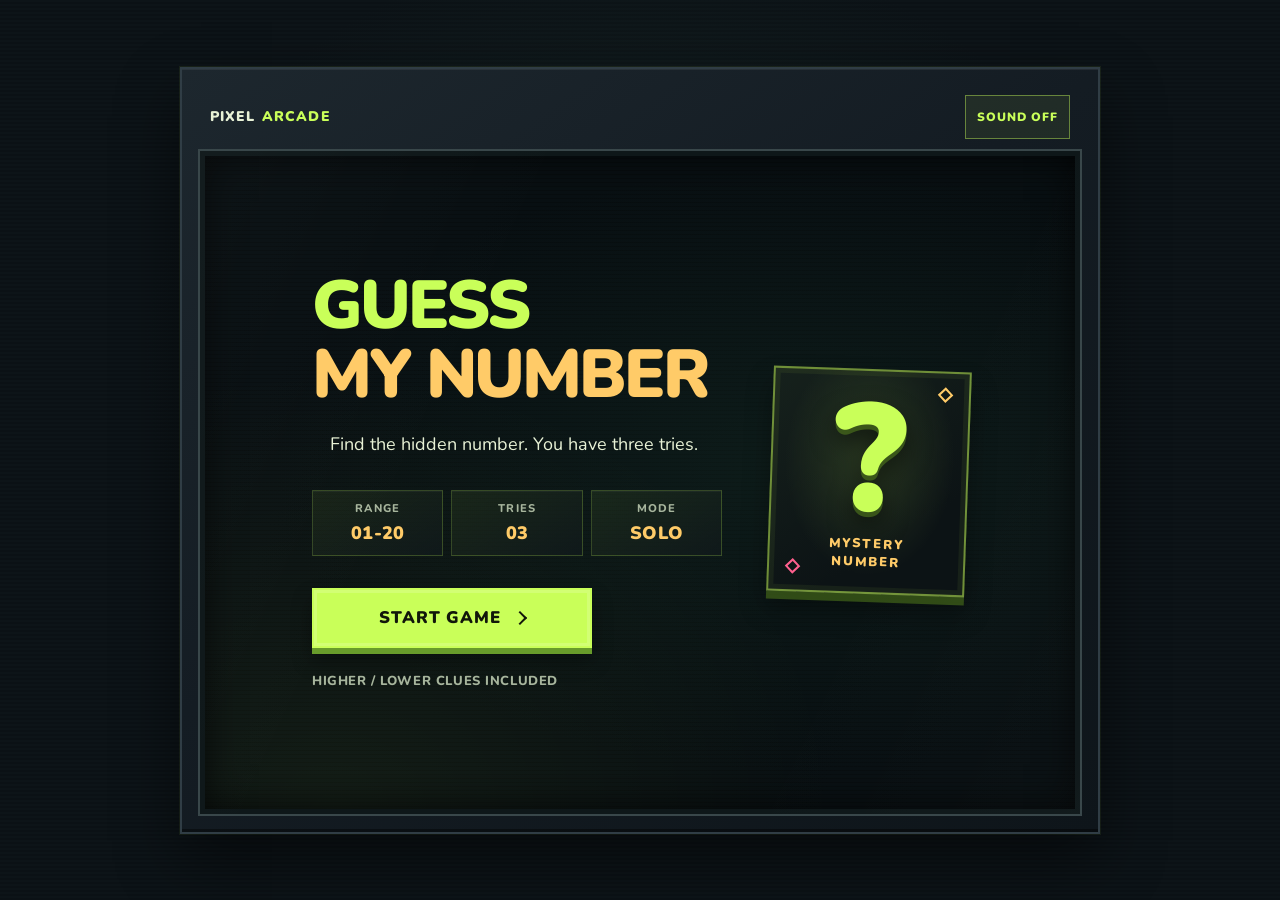
==== index.html @ 304761ee "refactor: replace Pixel Arcade.html with index.html as the main entry point" ====
<!DOCTYPE html>
<html lang="en">
<head>
    <meta charset="UTF-8">
    <meta name="viewport" content="width=device-width, initial-scale=1.0">
    <meta name="theme-color" content="#090d12">
    <meta name="description" content="A quick solo number-guessing game. Find the hidden number in three tries.">
    <link rel="icon" type="image/svg+xml" href="favi.svg">
    <link rel="preload" href="fonts/Nunito-latin.woff2" as="font" type="font/woff2">
    <link rel="stylesheet" href="Guesser.css">
    <title>Pixel Arcade</title>
</head>
<body>
    <!-- GAME CONTAINER -->
    <main class="arcade" aria-label="Guess My Number">
        <section class="cabinet" aria-label="Guess My Number arcade cabinet">
            <header class="cabinet__header">
                <p class="cabinet__brand">PIXEL<span>ARCADE</span></p>
                <button class="sound-toggle" id="sound-toggle" type="button" aria-label="Sound effects" aria-pressed="false">
                    SOUND OFF
                </button>
                <span class="visually-hidden" id="sound-status" role="status" aria-live="polite"></span>
            </header>

            <div class="screen">
                <section class="start-screen" id="start-screen" aria-labelledby="game-title">
                    <div class="start-screen__layout">
                        <div class="start-screen__content">
                            <h1 class="game-title" id="game-title">GUESS<br><span>MY NUMBER</span></h1>
                            <p class="start-screen__intro">Find the hidden number. You have three tries.</p>

                            <div class="game-specs" aria-label="Game rules">
                                <p><span>RANGE</span><strong>01-20</strong></p>
                                <p><span>TRIES</span><strong>03</strong></p>
                                <p><span>MODE</span><strong>SOLO</strong></p>
                            </div>

                            <button class="button button--primary start" type="button">START GAME</button>
                            <p class="start-screen__note">HIGHER / LOWER CLUES INCLUDED</p>
                        </div>

                        <div class="mystery-display" aria-hidden="true">
                            <span class="mystery-display__number">?</span>
                            <span class="mystery-display__label">MYSTERY<br>NUMBER</span>
                        </div>
                    </div>
                </section>

                <section class="game-screen" id="game-screen" aria-labelledby="gameplay-title" tabindex="-1" hidden>
                    <div class="game-screen__content">
                        <div class="game-screen__heading">
                            <h2 id="gameplay-title">MAKE YOUR GUESS</h2>
                            <div class="lives" aria-label="Attempts remaining">
                                <span class="lives__label">TRIES LEFT</span>
                                <span class="lives__hearts" id="lives-icons" aria-hidden="true">
                                    <svg class="life-icon" viewBox="0 0 24 24" focusable="false"><path d="M20.8 4.6a5.5 5.5 0 0 0-7.8 0L12 5.7l-1.1-1.1a5.5 5.5 0 0 0-7.8 7.8l1.1 1.1L12 21l7.8-7.5 1.1-1.1a5.5 5.5 0 0 0-.1-7.8Z"/></svg>
                                    <svg class="life-icon" viewBox="0 0 24 24" focusable="false"><path d="M20.8 4.6a5.5 5.5 0 0 0-7.8 0L12 5.7l-1.1-1.1a5.5 5.5 0 0 0-7.8 7.8l1.1 1.1L12 21l7.8-7.5 1.1-1.1a5.5 5.5 0 0 0-.1-7.8Z"/></svg>
                                    <svg class="life-icon" viewBox="0 0 24 24" focusable="false"><path d="M20.8 4.6a5.5 5.5 0 0 0-7.8 0L12 5.7l-1.1-1.1a5.5 5.5 0 0 0-7.8 7.8l1.1 1.1L12 21l7.8-7.5 1.1-1.1a5.5 5.5 0 0 0-.1-7.8Z"/></svg>
                                </span>
                                <span class="visually-hidden" id="attempts-label"></span>
                            </div>
                        </div>

                        <section class="arcade-records" aria-label="Personal records">
                            <div class="arcade-record">
                                <span class="arcade-record__label">BEST SCORE</span>
                                <p class="arcade-record__value"><output id="best-score">—</output><span>PTS</span></p>
                            </div>
                            <div class="arcade-record arcade-record--streak">
                                <span class="arcade-record__label">WIN STREAK</span>
                                <p class="arcade-record__value"><output id="win-streak">0</output><span>WINS</span></p>
                            </div>
                        </section>
                        <p class="records-status" id="records-status" role="status" aria-live="polite" hidden></p>

                        <p class="game-screen__prompt">Pick a number from 1 to 20</p>

                        <div class="round-info">
                            <div class="possible-range">
                                <span class="round-info__label">RANGE LEFT</span>
                                <output class="possible-range__value" id="possible-range" aria-live="polite" aria-atomic="true">1—20</output>
                            </div>
                            <div class="guess-history">
                                <span class="round-info__label">YOUR GUESSES</span>
                                <ol class="guess-history__list" id="guess-history" aria-label="Guess history">
                                    <li class="guess-history__empty">No guesses yet</li>
                                </ol>
                            </div>
                        </div>

                        <form class="guess-form" novalidate>
                            <label for="guess-input">YOUR NUMBER</label>
                            <input
                                type="number"
                                class="input"
                                id="guess-input"
                                name="guess"
                                min="1"
                                max="20"
                                step="1"
                                inputmode="numeric"
                                autocomplete="off"
                                aria-describedby="guess-help"
                            >
                            <p class="value" id="guess-help" role="status" aria-live="polite" aria-atomic="true">Enter a whole number from 1 to 20.</p>
                            <button class="button button--primary submit" type="submit">LOCK IN GUESS</button>
                        </form>

                        <section class="result-panel" id="result-panel" role="status" aria-atomic="true" hidden>
                            <div class="result-confetti" id="result-confetti" aria-hidden="true"></div>
                            <div class="result-panel__content">
                                <h3 class="result-panel__title" id="result-title" tabindex="-1"></h3>
                                <p class="result-panel__number" id="result-number"></p>
                                <p class="result-panel__message" id="result-message"></p>
                            </div>
                        </section>

                        <button class="button button--secondary restart" type="button" hidden>PLAY AGAIN</button>
                    </div>
                </section>
            </div>
        </section>
    </main>

    <script src="Guesser.js"></script>
</body>
</html>
---- Guesser.css ----
@font-face {
    font-family: "Nunito";
    font-style: normal;
    font-weight: 400 900;
    font-display: swap;
    src: url("fonts/Nunito-latin.woff2") format("woff2");
    unicode-range: U+0000-00FF, U+0131, U+0152-0153, U+02BB-02BC, U+02C6, U+02DA, U+02DC, U+0304, U+0308, U+0329, U+2000-206F, U+20AC, U+2122, U+2191, U+2193, U+2212, U+2215, U+FEFF, U+FFFD;
}

:root {
    color-scheme: dark;
    font-family: "Nunito", "Trebuchet MS", sans-serif;
    font-synthesis: none;
    text-rendering: optimizeLegibility;
    --type-display: clamp(3.25rem, 6.5vw, 5rem);
    --type-heading: clamp(2rem, 3.6vw, 2.75rem);
    --type-body: 1.125rem;
    --type-label: 0.875rem;
    --type-small: 0.8125rem;
    --space-1: 0.5rem;
    --space-2: 0.75rem;
    --space-3: 1rem;
    --space-4: 1.5rem;
    --space-5: 2rem;
    --space-6: 3rem;
    --cabinet: #141c23;
    --cabinet-edge: #26323a;
    --screen: #080f12;
    --screen-raised: #10191b;
    --ink: #e8f2d6;
    --muted: #a7b59d;
    --phosphor: #c9ff59;
    --amber: #ffcb68;
    --pink: #ff608e;
    --focus: #fff28a;
}

* {
    box-sizing: border-box;
}

body {
    min-width: 0;
    min-height: 100vh;
    min-height: 100dvh;
    margin: 0;
    color: var(--ink);
    background:
        radial-gradient(ellipse at 50% 40%, rgba(35, 67, 55, 0.3), transparent 55%),
        repeating-linear-gradient(0deg, #0b1115 0 2px, #0d1418 2px 4px);
}

::selection {
    color: #11170a;
    background: var(--phosphor);
}

button,
input {
    font: inherit;
}

button {
    color: inherit;
}

.arcade {
    display: grid;
    min-height: 100vh;
    min-height: 100dvh;
    place-items: center;
    padding: 16px 20px;
}

.cabinet {
    display: grid;
    width: min(100%, 920px, calc((100dvh - 32px) * 1.2));
    height: min(calc((100vw - 40px) / 1.2), calc(100dvh - 32px), 767px);
    grid-template-rows: auto minmax(0, 1fr);
    padding: 16px;
    border: 2px solid #303d45;
    background: linear-gradient(145deg, #1d272e, var(--cabinet) 46%, #0e151a);
    box-shadow:
        0 28px 60px rgba(0, 0, 0, 0.48),
        0 0 0 1px rgba(201, 255, 89, 0.08),
        inset 0 1px rgba(255, 255, 255, 0.07),
        inset 0 -3px rgba(0, 0, 0, 0.42);
}

.cabinet__header {
    display: flex;
    align-items: center;
    justify-content: flex-start;
    padding: 10px 12px;
    min-height: 44px;
}

.sound-toggle {
    min-height: 44px;
    margin-left: auto;
    padding: 0 11px;
    border: 1px solid rgba(201, 255, 89, 0.42);
    color: var(--phosphor);
    background: rgba(201, 255, 89, 0.07);
    cursor: pointer;
    font-size: 0.75rem;
    font-weight: 900;
    letter-spacing: 0.08em;
}

.sound-toggle[aria-pressed="true"] {
    color: #11170a;
    background: var(--phosphor);
}

.sound-toggle:hover {
    border-color: var(--phosphor);
}

.sound-toggle:focus-visible {
    outline: 3px solid var(--focus);
    outline-offset: 3px;
}

.cabinet__brand,
.lives__label,
.start-screen__note {
    font-size: var(--type-label);
    font-weight: 700;
    letter-spacing: 0.045em;
}

.cabinet__brand {
    margin: 0;
    color: var(--ink);
    font-weight: 900;
    letter-spacing: 0.08em;
}

.cabinet__brand span {
    margin-left: 0.45em;
    color: var(--phosphor);
}

.screen {
    position: relative;
    display: grid;
    min-height: 0;
    overflow: hidden;
    place-items: center;
    border: 2px solid #39474a;
    background-color: var(--screen);
    background-image:
        radial-gradient(ellipse at 68% 48%, rgba(28, 62, 47, 0.28), transparent 62%),
        radial-gradient(ellipse at 15% 100%, rgba(201, 255, 89, 0.06), transparent 48%),
        repeating-linear-gradient(0deg, transparent 0 3px, rgba(0, 0, 0, 0.22) 3px 4px);
    box-shadow:
        inset 0 0 0 5px #0e1719,
        inset 0 0 42px rgba(0, 0, 0, 0.9);
}

.screen::after {
    position: absolute;
    z-index: 0;
    inset: 0;
    background: linear-gradient(115deg, rgba(255, 255, 255, 0.025), transparent 32% 70%, rgba(255, 255, 255, 0.015));
    content: "";
    pointer-events: none;
}

.start-screen,
.game-screen {
    z-index: 1;
    width: min(100%, 760px);
    padding: clamp(24px, 5vw, 52px);
    animation: power-on 380ms cubic-bezier(0.16, 1, 0.3, 1) both;
}

.start-screen__layout {
    display: grid;
    grid-template-columns: minmax(0, 1.35fr) minmax(150px, 0.65fr);
    align-items: center;
    gap: clamp(20px, 4vw, 48px);
}

.start-screen__content {
    min-width: 0;
    text-align: left;
}

.game-title {
    margin: 0;
    color: var(--phosphor);
    font-size: clamp(3rem, 5.3vw, 4.5rem);
    font-weight: 900;
    line-height: 0.94;
    letter-spacing: -0.045em;
    text-wrap: balance;
}

.game-title span {
    display: inline-block;
    margin-top: 0.08em;
    color: var(--amber);
}

.start-screen__intro {
    max-width: 34ch;
    margin: var(--space-4) auto 0;
    color: var(--ink);
    font-size: var(--type-body);
    line-height: 1.5;
}

.mystery-display {
    position: relative;
    display: grid;
    min-height: clamp(190px, 25vh, 270px);
    align-content: center;
    justify-items: center;
    gap: 6px;
    overflow: hidden;
    padding: 16px 10px;
    border: 2px solid rgba(201, 255, 89, 0.52);
    background:
        radial-gradient(ellipse at 50% 40%, rgba(201, 255, 89, 0.14), transparent 62%),
        linear-gradient(145deg, #16211c, #0c1315 72%);
    box-shadow:
        0 8px 0 rgba(71, 108, 27, 0.65),
        0 16px 26px rgba(0, 0, 0, 0.34),
        inset 0 0 0 5px rgba(201, 255, 89, 0.06);
    transform: rotate(2deg);
}

.mystery-display::before,
.mystery-display::after {
    position: absolute;
    width: 7px;
    height: 7px;
    border: 2px solid var(--amber);
    content: "";
    transform: rotate(45deg);
}

.mystery-display::before {
    top: 16px;
    right: 18px;
}

.mystery-display::after {
    bottom: 18px;
    left: 18px;
    border-color: var(--pink);
}

.mystery-display__number {
    color: var(--phosphor);
    font-size: clamp(7rem, 12vw, 10rem);
    font-weight: 900;
    line-height: 0.9;
    text-shadow: 0 5px 0 rgba(87, 132, 31, 0.55), 0 12px 24px rgba(0, 0, 0, 0.55);
}

.mystery-display__label {
    color: var(--amber);
    font-size: var(--type-small);
    font-weight: 900;
    letter-spacing: 0.16em;
    line-height: 1.35;
    text-align: center;
}

.game-specs {
    display: grid;
    grid-template-columns: repeat(3, 1fr);
    gap: 8px;
    width: min(100%, 440px);
    margin: var(--space-5) auto;
}

.game-specs p {
    display: grid;
    gap: 5px;
    align-content: center;
    justify-items: center;
    margin: 0;
    padding: 10px 8px;
    border: 1px solid rgba(201, 255, 89, 0.2);
    background: linear-gradient(150deg, rgba(201, 255, 89, 0.07), rgba(16, 25, 27, 0.92));
    box-shadow: inset 0 1px rgba(255, 255, 255, 0.04);
    text-align: center;
}

.game-specs span {
    color: var(--muted);
    font-size: 0.7rem;
    font-weight: 800;
    letter-spacing: 0.11em;
}

.game-specs strong {
    color: var(--amber);
    font-size: var(--type-body);
    font-weight: 900;
    letter-spacing: 0.02em;
    font-variant-numeric: tabular-nums;
}

.button {
    min-height: 60px;
    border: 2px solid transparent;
    cursor: pointer;
    font-size: 1.05rem;
    font-weight: 900;
    letter-spacing: 0.055em;
    transition:
        background-color 140ms ease,
        color 140ms ease,
        transform 140ms cubic-bezier(0.2, 0.8, 0.2, 1),
        box-shadow 140ms ease;
}

.button--primary {
    display: inline-flex;
    min-width: min(100%, 280px);
    align-items: center;
    justify-content: center;
    padding: 0 26px;
    color: #11170a;
    background: var(--phosphor);
    box-shadow:
        0 6px 0 #689b2b,
        0 12px 20px rgba(0, 0, 0, 0.35),
        inset 0 0 0 3px rgba(255, 255, 255, 0.16);
}

.button--primary::after {
    width: 8px;
    height: 8px;
    margin-left: 14px;
    border-top: 2px solid currentColor;
    border-right: 2px solid currentColor;
    content: "";
    transform: rotate(45deg);
}

.button--primary:hover:not(:disabled) {
    background: #d7ff83;
    box-shadow:
        0 6px 0 #689b2b,
        0 15px 24px rgba(0, 0, 0, 0.42),
        inset 0 0 0 3px rgba(255, 255, 255, 0.24);
}

.button--secondary {
    min-width: min(100%, 280px);
    padding: 0 26px;
    border: 2px solid var(--amber);
    color: var(--amber);
    background: #211b13;
    box-shadow: 0 6px 0 #9c6c2d, 0 12px 20px rgba(0, 0, 0, 0.3);
}

.button--secondary:hover:not(:disabled) {
    color: #151109;
    background: var(--amber);
    box-shadow: 0 6px 0 #9c6c2d, 0 15px 24px rgba(0, 0, 0, 0.38);
}

.button:active:not(:disabled) {
    transform: translateY(4px);
}

.button--primary:active:not(:disabled) {
    box-shadow: 0 2px 0 #689b2b, 0 5px 10px rgba(0, 0, 0, 0.3);
}

.button--secondary:active:not(:disabled) {
    box-shadow: 0 2px 0 #9c6c2d, 0 5px 10px rgba(0, 0, 0, 0.3);
}

.button:disabled {
    cursor: not-allowed;
    opacity: 0.55;
}

.button:focus-visible,
.input:focus-visible {
    outline: 3px solid var(--focus);
    outline-offset: 4px;
}

.start-screen__note {
    margin: var(--space-4) 0 0;
    color: var(--muted);
    font-size: var(--type-small);
    font-weight: 800;
}

.game-screen__content {
    width: min(100%, 560px);
    margin-inline: auto;
}

.game-screen {
    min-height: 0;
    min-width: 0;
    max-height: 100%;
    overflow-y: auto;
    overscroll-behavior: contain;
    -webkit-overflow-scrolling: touch;
    scrollbar-color: #82966d #10191b;
    scrollbar-width: thin;
}

.game-screen__heading {
    display: flex;
    align-items: center;
    justify-content: space-between;
    gap: 20px;
}

.game-screen__heading h2 {
    margin: 0;
    color: var(--phosphor);
    font-size: var(--type-heading);
    font-weight: 900;
    line-height: 1.15;
    letter-spacing: -0.04em;
    text-wrap: balance;
}

.arcade-records {
    display: grid;
    grid-template-columns: repeat(2, minmax(0, 1fr));
    margin-top: 18px;
    border: 1px solid rgba(201, 255, 89, 0.22);
    background: linear-gradient(150deg, rgba(201, 255, 89, 0.06), rgba(16, 25, 27, 0.82));
}

.arcade-record {
    display: flex;
    min-width: 0;
    align-items: center;
    justify-content: center;
    gap: 4px;
    padding: 8px 10px;
}

.arcade-record--streak {
    border-left: 1px solid rgba(201, 255, 89, 0.2);
}

.arcade-record__label {
    flex-shrink: 0;
    color: var(--muted);
    font-size: 0.75rem;
    font-weight: 900;
    letter-spacing: 0.08em;
    white-space: nowrap;
}

.arcade-record__value {
    display: inline-flex;
    flex-shrink: 0;
    align-items: baseline;
    gap: 4px;
    margin: 0;
    color: var(--amber);
    font-size: 1.15rem;
    font-weight: 900;
    font-variant-numeric: tabular-nums;
}

.arcade-record__value span {
    color: var(--muted);
    font-size: 0.7rem;
    letter-spacing: 0.06em;
}

.records-status {
    margin: 6px 0 0;
    color: #ff9bb5;
    font-size: 0.8rem;
    line-height: 1.4;
    text-align: center;
}

.lives {
    display: grid;
    justify-items: center;
    gap: 4px;
    flex-shrink: 0;
    min-width: 126px;
    padding: 8px 12px;
    border: 1px solid rgba(255, 96, 142, 0.4);
    background: rgba(255, 96, 142, 0.07);
    box-shadow: inset 0 1px rgba(255, 255, 255, 0.04);
}

.lives__label {
    color: var(--muted);
    font-size: 0.7rem;
    font-weight: 900;
    letter-spacing: 0.12em;
}

.lives__hearts {
    display: flex;
    align-items: center;
    gap: 7px;
    min-height: 24px;
}

.life-icon {
    display: block;
    width: 22px;
    height: 22px;
    overflow: visible;
    fill: transparent;
    stroke: var(--pink);
    stroke-width: 1.8;
    transform-origin: center;
}

.life-icon.is-active {
    fill: var(--pink);
    filter: drop-shadow(0 2px 3px rgba(255, 96, 142, 0.3));
}

.life-icon.is-lost {
    fill: transparent;
    opacity: 0.5;
    animation: life-lost 260ms ease-out both;
}

.game-screen__prompt {
    margin: var(--space-6) 0 var(--space-5);
    color: var(--ink);
    font-size: var(--type-body);
    line-height: 1.5;
    text-align: center;
}

.round-info {
    display: grid;
    grid-template-columns: minmax(100px, 0.55fr) minmax(0, 1.45fr);
    gap: 12px;
    margin-bottom: var(--space-4);
}

.possible-range,
.guess-history {
    display: grid;
    min-width: 0;
    align-content: center;
    gap: 6px;
    padding: 10px 12px;
    border: 1px solid rgba(201, 255, 89, 0.2);
    background: linear-gradient(150deg, rgba(201, 255, 89, 0.06), rgba(16, 25, 27, 0.82));
}

.round-info__label {
    color: var(--muted);
    font-size: 0.7rem;
    font-weight: 900;
    letter-spacing: 0.1em;
}

.possible-range__value {
    color: var(--amber);
    font-size: 1.2rem;
    font-weight: 900;
    font-variant-numeric: tabular-nums;
}

.guess-history__list {
    display: flex;
    min-height: 1.5em;
    flex-wrap: wrap;
    gap: 6px;
    margin: 0;
    padding: 0;
    list-style: none;
}

.guess-history__item,
.guess-history__empty {
    color: var(--ink);
    font-size: 0.8rem;
    font-weight: 800;
    font-variant-numeric: tabular-nums;
}

.guess-history__item {
    padding: 2px 7px;
    border: 1px solid rgba(255, 203, 104, 0.28);
    background: rgba(255, 203, 104, 0.08);
}

.guess-history__item--low {
    color: var(--phosphor);
    border-color: rgba(201, 255, 89, 0.28);
    background: rgba(201, 255, 89, 0.07);
}

.guess-history__item--correct {
    color: var(--phosphor);
    border-color: rgba(201, 255, 89, 0.45);
    background: rgba(201, 255, 89, 0.12);
}

.guess-history__empty {
    color: var(--muted);
}

.guess-form {
    display: grid;
    justify-items: center;
    gap: var(--space-3);
}

.guess-form label {
    margin: 0;
    color: var(--amber);
    font-size: var(--type-label);
    font-weight: 900;
    letter-spacing: 0.12em;
    text-align: center;
}

.input {
    width: 100%;
    min-height: 84px;
    padding: 8px 18px;
    border: 3px solid #82966d;
    border-radius: 5px;
    appearance: textfield;
    color: var(--phosphor);
    background:
        linear-gradient(rgba(201, 255, 89, 0.025), rgba(201, 255, 89, 0.025)),
        var(--screen-raised);
    box-shadow:
        inset 0 0 22px rgba(0, 0, 0, 0.56),
        0 5px 0 rgba(71, 108, 27, 0.55);
    font-size: clamp(2.5rem, 5vw, 3rem);
    font-weight: 800;
    text-align: center;
    font-variant-numeric: tabular-nums;
    caret-color: var(--amber);
}

.input::-webkit-inner-spin-button,
.input::-webkit-outer-spin-button {
    margin: 0;
    appearance: none;
}

.input::placeholder {
    color: #819077;
    opacity: 1;
}

.input[aria-invalid="true"] {
    border-color: var(--pink);
}

.value {
    width: 100%;
    display: grid;
    min-height: 3.25em;
    align-content: center;
    margin: 0;
    color: var(--muted);
    font-size: 1rem;
    line-height: 1.5;
    text-align: center;
    text-wrap: balance;
    transition: color 180ms ease, background-color 180ms ease;
}

.value[data-state="clue"] {
    color: var(--amber);
    background: rgba(255, 203, 104, 0.08);
    animation: status-arrive 220ms ease-out both;
}

.value[data-state="error"] {
    color: #ff9bb5;
    background: rgba(255, 96, 142, 0.08);
    animation: status-arrive 220ms ease-out both;
}

.value[data-state="success"] {
    color: var(--phosphor);
    background: rgba(201, 255, 89, 0.08);
    animation: status-arrive 300ms cubic-bezier(0.16, 1, 0.3, 1) both;
}

.guess-form .button,
.restart {
    width: 100%;
}

.result-panel {
    position: relative;
    display: grid;
    min-height: 220px;
    place-items: center;
    overflow: hidden;
    margin-bottom: var(--space-4);
    border: 2px solid rgba(201, 255, 89, 0.48);
    background:
        radial-gradient(ellipse at 50% 45%, rgba(201, 255, 89, 0.13), transparent 68%),
        linear-gradient(145deg, #16211c, #0c1315 72%);
    box-shadow: inset 0 0 0 5px rgba(201, 255, 89, 0.05);
}

.result-panel[data-outcome="loss"] {
    animation: loss-signal 1.8s ease-in-out 2;
    border-color: rgba(255, 96, 142, 0.5);
    background:
        radial-gradient(ellipse at 50% 45%, rgba(255, 96, 142, 0.12), transparent 68%),
        linear-gradient(145deg, #21171c, #0c1315 72%);
}

.result-panel[data-outcome="loss"] .result-confetti {
    display: none !important;
}

.game-screen[data-outcome="loss"] .life-icon.is-lost {
    animation: none;
}

@keyframes loss-signal {
    0%,
    100% {
        transform: scale(1);
    }

    50% {
        transform: scale(1.015);
    }
}

.result-panel__content {
    position: relative;
    z-index: 1;
    padding: 28px 20px;
    text-align: center;
}

.result-panel__title {
    margin: 0;
    color: var(--phosphor);
    font-size: clamp(2rem, 5vw, 2.75rem);
    font-weight: 900;
    line-height: 1.1;
    letter-spacing: -0.035em;
}

.result-panel__title:focus {
    outline: none;
}

.result-panel[data-outcome="loss"] .result-panel__title {
    color: #ff9bb5;
}

.result-panel__number {
    margin: 14px 0 0;
    color: var(--amber);
    font-size: clamp(1.5rem, 4vw, 2rem);
    font-weight: 900;
    font-variant-numeric: tabular-nums;
}

.result-panel__message {
    margin: 8px 0 0;
    color: var(--ink);
    font-size: var(--type-body);
}

.result-confetti {
    position: absolute;
    inset: 0;
    overflow: hidden;
    pointer-events: none;
}

.result-confetti__piece {
    position: absolute;
    top: -12px;
    left: var(--piece-x);
    width: 7px;
    height: 12px;
    background: var(--piece-color);
    opacity: 0;
    animation: confetti-fall 2.4s cubic-bezier(0.2, 0.7, 0.35, 1) var(--piece-delay) both;
}

.result-confetti__piece:nth-child(3n) {
    width: 5px;
    height: 5px;
    border-radius: 50%;
}

.result-confetti__piece:nth-child(3n + 1) {
    width: 5px;
    height: 14px;
}

.visually-hidden {
    position: absolute;
    width: 1px;
    height: 1px;
    overflow: hidden;
    clip: rect(0, 0, 0, 0);
    white-space: nowrap;
    clip-path: inset(50%);
}

@media (min-width: 601px) and (max-height: 820px) {
    .start-screen,
    .game-screen {
        padding: clamp(14px, 2.4vh, 24px) clamp(24px, 4vw, 40px);
    }

    .game-screen__prompt {
        margin: 22px 0 18px;
    }

    .arcade-records {
        margin-top: 12px;
    }

    .guess-form {
        gap: 12px;
    }

    .input {
        min-height: 68px;
    }

    .value {
        min-height: 2.5em;
    }
}

@media (min-width: 601px) and (max-height: 650px) {
    .start-screen,
    .game-screen {
        padding-block: 12px;
    }

    .game-title {
        font-size: clamp(2.5rem, 7.5vh, 3.5rem);
    }

    .mystery-display {
        min-height: 170px;
    }

    .start-screen__intro {
        margin-top: 12px;
    }

    .game-specs {
        margin: 14px 0;
    }

    .game-specs p {
        padding-block: 8px;
    }

    .start-screen__note {
        margin-top: 12px;
    }

    .game-screen__prompt {
        margin-block: 18px 16px;
    }

    .arcade-records {
        margin-top: 10px;
    }

    .arcade-record {
        padding-block: 6px;
    }

    .guess-form {
        gap: 12px;
    }
}

[hidden] {
    display: none !important;
}

@keyframes power-on {
    from {
        opacity: 0;
        transform: translateY(6px);
        filter: blur(2px);
    }

    to {
        opacity: 1;
        transform: translateY(0);
        filter: blur(0);
    }
}

@keyframes life-lost {
    45% {
        transform: scale(0.72);
        opacity: 0.35;
    }

    100% {
        transform: scale(1);
        opacity: 0.5;
    }
}

@keyframes status-arrive {
    from {
        opacity: 0.5;
        transform: translateY(4px);
    }

    to {
        opacity: 1;
        transform: translateY(0);
    }
}

@keyframes confetti-fall {
    0% {
        opacity: 0;
        transform: translate3d(0, -8px, 0) rotate(0);
    }

    12% {
        opacity: 1;
    }

    100% {
        opacity: 0;
        transform: translate3d(var(--piece-drift), 240px, 0) rotate(var(--piece-rotation));
    }
}

@keyframes number-pulse {
    from {
        transform: translateY(0);
    }

    to {
        transform: translateY(-3px);
    }
}

@media (prefers-reduced-motion: no-preference) {
    .mystery-display__number {
        animation: number-pulse 3.2s ease-in-out infinite alternate;
    }
}

@media (max-width: 600px) {
    .arcade {
        padding: 0;
    }

    .cabinet {
        display: grid;
        min-height: 100vh;
        min-height: 100dvh;
        grid-template-rows: auto minmax(0, 1fr);
        width: 100%;
        height: auto;
        max-height: none;
        aspect-ratio: auto;
        padding: 8px;
        border: 0;
    }

    .cabinet__header {
        padding-inline: 8px;
    }

    .cabinet__brand {
        font-size: 0.85rem;
    }

    .screen {
        min-height: 0;
        grid-template-rows: minmax(0, 1fr);
    }

    .start-screen,
    .game-screen {
        padding: 28px 16px;
    }

    .start-screen__layout {
        grid-template-columns: minmax(0, 1fr);
        gap: 22px;
    }

    .start-screen__content {
        width: min(100%, 440px);
        text-align: center;
    }

    .game-title {
        font-size: clamp(2.75rem, 11vw, 4rem);
    }

    .start-screen__intro {
        margin-top: 14px;
    }

    .mystery-display {
        display: flex;
        min-height: 100px;
        align-items: center;
        justify-content: center;
        gap: 16px;
        width: min(100%, 300px);
        margin-inline: auto;
        transform: none;
    }

    .mystery-display__number {
        font-size: 4.5rem;
    }

    .mystery-display__label {
        text-align: left;
    }

    .game-specs {
        margin: 20px auto;
    }

    .game-screen__heading {
        display: grid;
        grid-template-columns: 1fr;
        justify-items: center;
        gap: var(--space-3);
        text-align: center;
    }

    .game-screen__heading h2 {
        font-size: clamp(1.625rem, 7vw, 2rem);
        white-space: normal;
        text-align: center;
    }

    .arcade-records {
        margin-top: 14px;
    }

    .arcade-record {
        gap: 6px;
        padding: 7px 5px;
    }

    .arcade-record__label {
        font-size: 0.7rem;
        letter-spacing: 0.04em;
    }

    .lives {
        display: grid;
        justify-items: center;
        gap: var(--space-3);
        width: min(100%, 220px);
        min-width: 0;
        padding: 7px 10px;
    }

    .game-screen__prompt {
        margin-block: 28px;
        text-align: center;
    }

    .round-info {
        grid-template-columns: minmax(85px, 0.55fr) minmax(0, 1.45fr);
        gap: 8px;
        margin-bottom: 18px;
    }

    .possible-range,
    .guess-history {
        padding: 8px;
    }

    .guess-form {
        gap: 14px;
    }
}

@media (min-width: 601px) and (max-width: 800px) {
    .cabinet {
        width: min(100%, 680px, calc((100dvh - 32px) * 0.9));
        height: min(calc(100dvh - 32px), 767px);
        aspect-ratio: auto;
    }

    .start-screen__layout {
        grid-template-columns: minmax(0, 1fr);
        gap: 18px;
    }

    .start-screen__content {
        width: min(100%, 560px);
        margin-inline: auto;
        text-align: center;
    }

    .game-title {
        font-size: clamp(2.75rem, 7vw, 4rem);
    }

    .start-screen__intro {
        margin-inline: auto;
    }

    .mystery-display {
        display: flex;
        min-height: 96px;
        align-items: center;
        justify-content: center;
        gap: 16px;
        width: min(100%, 280px);
        margin-inline: auto;
        transform: none;
    }

    .mystery-display__number {
        font-size: 4.25rem;
    }

    .mystery-display__label {
        text-align: left;
    }
}

@media (max-width: 370px) {
    .start-screen,
    .game-screen {
        padding-inline: 12px;
    }

    .start-screen__layout {
        gap: 16px;
    }

    .game-title {
        font-size: clamp(2.5rem, 12vw, 3.25rem);
    }

    .arcade-record {
        gap: 4px;
        padding-inline: 3px;
    }

    .arcade-record__label {
        font-size: 0.7rem;
    }

    .arcade-record__value {
        font-size: 1rem;
    }

    .mystery-display {
        min-height: 82px;
    }

    .mystery-display__number {
        font-size: 3.75rem;
    }

    .game-specs {
        gap: 5px;
    }

    .game-specs p {
        padding-inline: 4px;
    }

    .game-specs span {
        font-size: 0.7rem;
    }
}

@media (max-width: 600px) and (max-height: 700px) {
    .start-screen,
    .game-screen {
        padding-block: 16px;
    }

    .start-screen__layout {
        gap: 12px;
    }

    .game-title {
        font-size: clamp(2.4rem, 10vw, 3.2rem);
    }

    .start-screen__intro {
        margin-top: 8px;
        font-size: 1rem;
    }

    .game-specs {
        margin-block: 12px;
    }

    .game-specs p {
        padding-block: 6px;
    }

    .start-screen__note {
        margin-top: 12px;
    }

    .mystery-display {
        min-height: 64px;
    }

    .mystery-display__number {
        font-size: 3rem;
    }

    .mystery-display__label {
        font-size: 0.7rem;
    }

    .game-screen__prompt {
        margin-block: 18px 16px;
    }

    .arcade-records {
        margin-top: 10px;
    }

}

@media (max-height: 500px) {
    .game-screen {
        padding-block: 10px;
        scroll-padding-block: 10px;
    }

    .game-screen__heading h2 {
        font-size: clamp(1.5rem, 4.5vh, 2rem);
    }

    .lives {
        gap: 4px;
        padding-block: 5px;
    }

    .game-screen__prompt {
        margin-block: 12px 10px;
    }

    .arcade-records {
        margin-top: 8px;
    }

    .round-info {
        gap: 8px;
        margin-bottom: 10px;
    }

    .guess-form {
        gap: 8px;
    }

    .input {
        min-height: 58px;
    }

    .guess-form .button,
    .restart {
        min-height: 52px;
    }

    .result-panel {
        min-height: 160px;
        margin-bottom: 12px;
    }

    .result-panel__content {
        padding: 18px 14px;
    }

    .result-panel__number {
        margin-top: 8px;
    }
}

@media (prefers-reduced-motion: reduce) {
    *,
    *::before,
    *::after {
        scroll-behavior: auto !important;
        animation-duration: 0.01ms !important;
        animation-iteration-count: 1 !important;
        transition-duration: 0.01ms !important;
    }

    .result-confetti {
        display: none;
    }
}
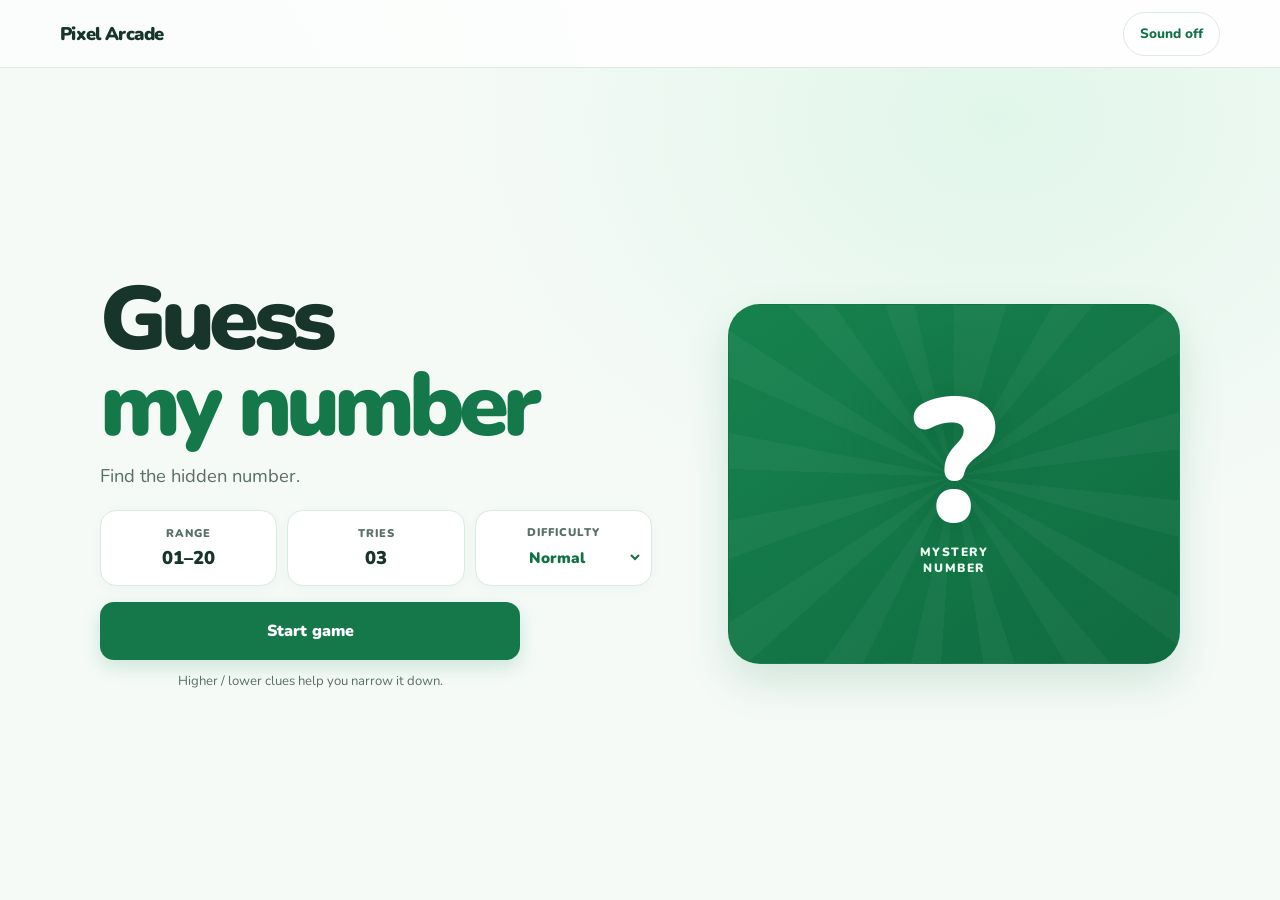
==== commit cc31e65e: "Refactor game logic to support multiple difficulty levels, update UI elements, and enhance sound pre" ====
--- a/index.html
+++ b/index.html
@@ -2,9 +2,9 @@
 <html lang="en">
 <head>
     <meta charset="UTF-8">
-    <meta name="viewport" content="width=device-width, initial-scale=1.0">
-    <meta name="theme-color" content="#090d12">
-    <meta name="description" content="A quick solo number-guessing game. Find the hidden number in three tries.">
+    <meta name="viewport" content="width=device-width, initial-scale=1.0, viewport-fit=cover">
+    <meta name="theme-color" content="#f5faf7">
+    <meta name="description" content="A quick solo number-guessing game with three difficulty modes.">
     <link rel="icon" type="image/svg+xml" href="favi.svg">
     <link rel="preload" href="fonts/Nunito-latin.woff2" as="font" type="font/woff2">
     <link rel="stylesheet" href="Guesser.css">
@@ -13,11 +13,11 @@
 <body>
     <!-- GAME CONTAINER -->
     <main class="arcade" aria-label="Guess My Number">
-        <section class="cabinet" aria-label="Guess My Number arcade cabinet">
+        <section class="cabinet" aria-label="Guess My Number game">
             <header class="cabinet__header">
-                <p class="cabinet__brand">PIXEL<span>ARCADE</span></p>
-                <button class="sound-toggle" id="sound-toggle" type="button" aria-label="Sound effects" aria-pressed="false">
-                    SOUND OFF
+                <p class="cabinet__brand">Pixel Arcade</p>
+                <button class="sound-toggle" id="sound-toggle" type="button" aria-label="Toggle sound effects" aria-pressed="false">
+                    Sound off
                 </button>
                 <span class="visually-hidden" id="sound-status" role="status" aria-live="polite"></span>
             </header>
@@ -25,97 +25,128 @@
             <div class="screen">
                 <section class="start-screen" id="start-screen" aria-labelledby="game-title">
                     <div class="start-screen__layout">
-                        <div class="start-screen__content">
-                            <h1 class="game-title" id="game-title">GUESS<br><span>MY NUMBER</span></h1>
-                            <p class="start-screen__intro">Find the hidden number. You have three tries.</p>
-
-                            <div class="game-specs" aria-label="Game rules">
-                                <p><span>RANGE</span><strong>01-20</strong></p>
-                                <p><span>TRIES</span><strong>03</strong></p>
-                                <p><span>MODE</span><strong>SOLO</strong></p>
-                            </div>
-
-                            <button class="button button--primary start" type="button">START GAME</button>
-                            <p class="start-screen__note">HIGHER / LOWER CLUES INCLUDED</p>
+                        <div class="start-screen__copy">
+                            <h1 class="game-title" id="game-title">Guess<br><span>my number</span></h1>
+                            <p class="start-screen__intro" id="start-intro"></p>
                         </div>
 
                         <div class="mystery-display" aria-hidden="true">
                             <span class="mystery-display__number">?</span>
-                            <span class="mystery-display__label">MYSTERY<br>NUMBER</span>
+                            <span class="mystery-display__label">Mystery<br>number</span>
+                        </div>
+
+                        <div class="start-screen__content">
+                            <div class="game-specs" aria-label="Game rules and difficulty">
+                                <p><span>Range</span><strong id="spec-range">01–20</strong></p>
+                                <p><span>Tries</span><strong id="spec-tries">03</strong></p>
+                                <label class="game-specs__difficulty" for="difficulty-select">
+                                    <span>Difficulty</span>
+                                    <select id="difficulty-select" class="difficulty-select">
+                                        <option value="easy">Easy</option>
+                                        <option value="normal" selected>Normal</option>
+                                        <option value="hard">Hard</option>
+                                    </select>
+                                </label>
+                            </div>
+
+                            <button class="button button--primary start" type="button">Start game</button>
+                            <p class="start-screen__note">Higher / lower clues help you narrow it down.</p>
                         </div>
                     </div>
                 </section>
 
                 <section class="game-screen" id="game-screen" aria-labelledby="gameplay-title" tabindex="-1" hidden>
-                    <div class="game-screen__content">
-                        <div class="game-screen__heading">
-                            <h2 id="gameplay-title">MAKE YOUR GUESS</h2>
+                    <div class="game-screen__layout">
+                        <header class="game-screen__heading">
+                            <div class="game-screen__heading-copy">
+                                <h2 id="gameplay-title">Make your guess</h2>
+                                <p class="game-screen__prompt" id="game-prompt"></p>
+                            </div>
+                        </header>
+
+                        <section class="game-play" aria-label="Make a guess">
+                            <div class="possible-range" aria-label="Possible number range">
+                                <span class="round-info__label">Possible numbers</span>
+                                <output class="possible-range__value" id="possible-range" aria-live="polite" aria-atomic="true">1—20</output>
+                            </div>
+
                             <div class="lives" aria-label="Attempts remaining">
-                                <span class="lives__label">TRIES LEFT</span>
-                                <span class="lives__hearts" id="lives-icons" aria-hidden="true">
-                                    <svg class="life-icon" viewBox="0 0 24 24" focusable="false"><path d="M20.8 4.6a5.5 5.5 0 0 0-7.8 0L12 5.7l-1.1-1.1a5.5 5.5 0 0 0-7.8 7.8l1.1 1.1L12 21l7.8-7.5 1.1-1.1a5.5 5.5 0 0 0-.1-7.8Z"/></svg>
-                                    <svg class="life-icon" viewBox="0 0 24 24" focusable="false"><path d="M20.8 4.6a5.5 5.5 0 0 0-7.8 0L12 5.7l-1.1-1.1a5.5 5.5 0 0 0-7.8 7.8l1.1 1.1L12 21l7.8-7.5 1.1-1.1a5.5 5.5 0 0 0-.1-7.8Z"/></svg>
-                                    <svg class="life-icon" viewBox="0 0 24 24" focusable="false"><path d="M20.8 4.6a5.5 5.5 0 0 0-7.8 0L12 5.7l-1.1-1.1a5.5 5.5 0 0 0-7.8 7.8l1.1 1.1L12 21l7.8-7.5 1.1-1.1a5.5 5.5 0 0 0-.1-7.8Z"/></svg>
-                                </span>
+                                <span class="lives__label">Tries left</span>
+                                <span class="lives__hearts" id="lives-icons" aria-hidden="true"></span>
                                 <span class="visually-hidden" id="attempts-label"></span>
                             </div>
-                        </div>
 
-                        <section class="arcade-records" aria-label="Personal records">
-                            <div class="arcade-record">
-                                <span class="arcade-record__label">BEST SCORE</span>
-                                <p class="arcade-record__value"><output id="best-score">—</output><span>PTS</span></p>
-                            </div>
-                            <div class="arcade-record arcade-record--streak">
-                                <span class="arcade-record__label">WIN STREAK</span>
-                                <p class="arcade-record__value"><output id="win-streak">0</output><span>WINS</span></p>
-                            </div>
+                            <form class="guess-form" novalidate>
+                                <label for="guess-input">Your number</label>
+                                <input
+                                    type="number"
+                                    class="input"
+                                    id="guess-input"
+                                    name="guess"
+                                    min="1"
+                                    max="20"
+                                    step="1"
+                                    inputmode="numeric"
+                                    autocomplete="off"
+                                    aria-describedby="guess-help"
+                                >
+                                <p class="value" id="guess-help" role="status" aria-live="polite" aria-atomic="true">Enter a whole number from 1 to 20.</p>
+                                <button class="button button--primary submit" type="submit">Lock in guess</button>
+                            </form>
                         </section>
-                        <p class="records-status" id="records-status" role="status" aria-live="polite" hidden></p>
 
-                        <p class="game-screen__prompt">Pick a number from 1 to 20</p>
-
-                        <div class="round-info">
-                            <div class="possible-range">
-                                <span class="round-info__label">RANGE LEFT</span>
-                                <output class="possible-range__value" id="possible-range" aria-live="polite" aria-atomic="true">1—20</output>
-                            </div>
-                            <div class="guess-history">
-                                <span class="round-info__label">YOUR GUESSES</span>
+                        <aside class="game-side" aria-label="Round information">
+                            <section class="arcade-records" aria-label="Personal records">
+                                <div class="arcade-record">
+                                    <span class="arcade-record__label">Best score</span>
+                                    <p class="arcade-record__value"><output id="best-score">—</output><span>pts</span></p>
+                                </div>
+                                <div class="arcade-record arcade-record--streak">
+                                    <span class="arcade-record__label">Win streak</span>
+                                    <p class="arcade-record__value"><output id="win-streak">0</output><span>wins</span></p>
+                                </div>
+                            </section>
+                            <p class="records-status" id="records-status" role="status" aria-live="polite" hidden></p>
+                            <section class="guess-history" aria-label="Your guesses">
+                                <span class="round-info__label">Your guesses</span>
                                 <ol class="guess-history__list" id="guess-history" aria-label="Guess history">
                                     <li class="guess-history__empty">No guesses yet</li>
                                 </ol>
-                            </div>
-                        </div>
+                            </section>
+                        </aside>
 
-                        <form class="guess-form" novalidate>
-                            <label for="guess-input">YOUR NUMBER</label>
-                            <input
-                                type="number"
-                                class="input"
-                                id="guess-input"
-                                name="guess"
-                                min="1"
-                                max="20"
-                                step="1"
-                                inputmode="numeric"
-                                autocomplete="off"
-                                aria-describedby="guess-help"
-                            >
-                            <p class="value" id="guess-help" role="status" aria-live="polite" aria-atomic="true">Enter a whole number from 1 to 20.</p>
-                            <button class="button button--primary submit" type="submit">LOCK IN GUESS</button>
-                        </form>
-
-                        <section class="result-panel" id="result-panel" role="status" aria-atomic="true" hidden>
+                        <dialog class="result-panel" id="result-panel" aria-labelledby="result-title" aria-describedby="result-mode result-number result-message">
                             <div class="result-confetti" id="result-confetti" aria-hidden="true"></div>
                             <div class="result-panel__content">
-                                <h3 class="result-panel__title" id="result-title" tabindex="-1"></h3>
+                                <h3 class="result-panel__title" id="result-title"></h3>
+                                <p class="result-panel__mode" id="result-mode"></p>
                                 <p class="result-panel__number" id="result-number"></p>
                                 <p class="result-panel__message" id="result-message"></p>
                             </div>
-                        </section>
-
-                        <button class="button button--secondary restart" type="button" hidden>PLAY AGAIN</button>
+                            <div class="result-panel__difficulty" role="group" aria-labelledby="result-difficulty-label">
+                                <span id="result-difficulty-label">Next round difficulty</span>
+                                <div class="result-difficulty">
+                                    <button
+                                        class="result-difficulty__trigger"
+                                        id="result-difficulty-trigger"
+                                        type="button"
+                                        aria-label="Next round difficulty"
+                                        aria-haspopup="listbox"
+                                        aria-expanded="false"
+                                        aria-controls="result-difficulty-menu"
+                                    >
+                                        <span id="result-difficulty-value">Normal</span>
+                                        <span class="result-difficulty__chevron" aria-hidden="true"></span>
+                                    </button>
+                                    <div class="result-difficulty__menu" id="result-difficulty-menu" role="listbox" aria-label="Next round difficulty" hidden>
+                                        <button class="result-difficulty__option" type="button" role="option" data-difficulty="easy" aria-selected="false" tabindex="-1">Easy</button>
+                                        <button class="result-difficulty__option" type="button" role="option" data-difficulty="normal" aria-selected="true" tabindex="-1">Normal</button>
+                                        <button class="result-difficulty__option" type="button" role="option" data-difficulty="hard" aria-selected="false" tabindex="-1">Hard</button>
+                                    </div>
+                                </div>
+                            </div>
+                            <button class="button button--secondary restart" type="button" autofocus>Play again</button>
+                        </dialog>
                     </div>
                 </section>
             </div>
--- a/Guesser.css
+++ b/Guesser.css
@@ -8,31 +8,23 @@
 }
 
 :root {
-    color-scheme: dark;
+    color-scheme: light;
     font-family: "Nunito", "Trebuchet MS", sans-serif;
     font-synthesis: none;
     text-rendering: optimizeLegibility;
-    --type-display: clamp(3.25rem, 6.5vw, 5rem);
-    --type-heading: clamp(2rem, 3.6vw, 2.75rem);
-    --type-body: 1.125rem;
-    --type-label: 0.875rem;
-    --type-small: 0.8125rem;
-    --space-1: 0.5rem;
-    --space-2: 0.75rem;
-    --space-3: 1rem;
-    --space-4: 1.5rem;
-    --space-5: 2rem;
-    --space-6: 3rem;
-    --cabinet: #141c23;
-    --cabinet-edge: #26323a;
-    --screen: #080f12;
-    --screen-raised: #10191b;
-    --ink: #e8f2d6;
-    --muted: #a7b59d;
-    --phosphor: #c9ff59;
-    --amber: #ffcb68;
-    --pink: #ff608e;
-    --focus: #fff28a;
+    --ink: #17352a;
+    --muted: #587065;
+    --accent: #14784b;
+    --accent-deep: #0f7245;
+    --accent-soft: #e8f7ef;
+    --canvas: #f5faf7;
+    --surface: #ffffff;
+    --line: #dcebe2;
+    --warning: #8b6718;
+    --warning-soft: #fff7df;
+    --danger: #b74459;
+    --danger-soft: #fff0f2;
+    --focus: #126f46;
 }
 
 * {
@@ -40,23 +32,25 @@
 }
 
 body {
-    min-width: 0;
+    min-width: 320px;
     min-height: 100vh;
     min-height: 100dvh;
     margin: 0;
+    overflow: hidden;
     color: var(--ink);
     background:
-        radial-gradient(ellipse at 50% 40%, rgba(35, 67, 55, 0.3), transparent 55%),
-        repeating-linear-gradient(0deg, #0b1115 0 2px, #0d1418 2px 4px);
+        radial-gradient(ellipse at 8% 10%, rgba(194, 237, 211, 0.38), transparent 34rem),
+        var(--canvas);
 }
 
 ::selection {
-    color: #11170a;
-    background: var(--phosphor);
+    color: #ffffff;
+    background: var(--accent-deep);
 }
 
 button,
-input {
+input,
+select {
     font: inherit;
 }
 
@@ -65,318 +59,257 @@
 }
 
 .arcade {
-    display: grid;
+    display: flex;
     min-height: 100vh;
     min-height: 100dvh;
-    place-items: center;
-    padding: 16px 20px;
+    flex-direction: column;
 }
 
 .cabinet {
-    display: grid;
-    width: min(100%, 920px, calc((100dvh - 32px) * 1.2));
-    height: min(calc((100vw - 40px) / 1.2), calc(100dvh - 32px), 767px);
-    grid-template-rows: auto minmax(0, 1fr);
-    padding: 16px;
-    border: 2px solid #303d45;
-    background: linear-gradient(145deg, #1d272e, var(--cabinet) 46%, #0e151a);
-    box-shadow:
-        0 28px 60px rgba(0, 0, 0, 0.48),
-        0 0 0 1px rgba(201, 255, 89, 0.08),
-        inset 0 1px rgba(255, 255, 255, 0.07),
-        inset 0 -3px rgba(0, 0, 0, 0.42);
+    display: flex;
+    width: 100%;
+    height: 100vh;
+    height: 100dvh;
+    flex-direction: column;
 }
 
 .cabinet__header {
     display: flex;
+    min-height: 68px;
+    flex-shrink: 0;
     align-items: center;
-    justify-content: flex-start;
-    padding: 10px 12px;
-    min-height: 44px;
-}
-
-.sound-toggle {
-    min-height: 44px;
-    margin-left: auto;
-    padding: 0 11px;
-    border: 1px solid rgba(201, 255, 89, 0.42);
-    color: var(--phosphor);
-    background: rgba(201, 255, 89, 0.07);
-    cursor: pointer;
-    font-size: 0.75rem;
-    font-weight: 900;
-    letter-spacing: 0.08em;
-}
-
-.sound-toggle[aria-pressed="true"] {
-    color: #11170a;
-    background: var(--phosphor);
-}
-
-.sound-toggle:hover {
-    border-color: var(--phosphor);
-}
-
-.sound-toggle:focus-visible {
-    outline: 3px solid var(--focus);
-    outline-offset: 3px;
-}
-
-.cabinet__brand,
-.lives__label,
-.start-screen__note {
-    font-size: var(--type-label);
-    font-weight: 700;
-    letter-spacing: 0.045em;
+    justify-content: space-between;
+    padding: 10px max(24px, calc((100vw - 1160px) / 2));
+    border-bottom: 1px solid var(--line);
+    background: rgba(255, 255, 255, 0.82);
 }
 
 .cabinet__brand {
     margin: 0;
     color: var(--ink);
-    font-weight: 900;
-    letter-spacing: 0.08em;
-}
-
-.cabinet__brand span {
-    margin-left: 0.45em;
-    color: var(--phosphor);
+    font-size: 1.15rem;
+    font-weight: 900;
+    letter-spacing: -0.035em;
+}
+
+.sound-toggle {
+    min-width: 96px;
+    min-height: 44px;
+    padding: 0 16px;
+    border: 1px solid var(--line);
+    border-radius: 999px;
+    color: var(--accent-deep);
+    background: var(--surface);
+    cursor: pointer;
+    font-size: 0.85rem;
+    font-weight: 800;
+    transition: background-color 140ms ease, border-color 140ms ease;
+}
+
+.sound-toggle[aria-pressed="true"] {
+    border-color: #b9e3cb;
+    background: var(--accent-soft);
+}
+
+.sound-toggle:hover {
+    border-color: #a7d8bd;
+}
+
+.sound-toggle:focus-visible,
+.button:focus-visible,
+.difficulty-select:focus-visible {
+    outline: none;
 }
 
 .screen {
     position: relative;
-    display: grid;
+    display: flex;
     min-height: 0;
-    overflow: hidden;
-    place-items: center;
-    border: 2px solid #39474a;
-    background-color: var(--screen);
-    background-image:
-        radial-gradient(ellipse at 68% 48%, rgba(28, 62, 47, 0.28), transparent 62%),
-        radial-gradient(ellipse at 15% 100%, rgba(201, 255, 89, 0.06), transparent 48%),
-        repeating-linear-gradient(0deg, transparent 0 3px, rgba(0, 0, 0, 0.22) 3px 4px);
-    box-shadow:
-        inset 0 0 0 5px #0e1719,
-        inset 0 0 42px rgba(0, 0, 0, 0.9);
-}
-
-.screen::after {
-    position: absolute;
-    z-index: 0;
-    inset: 0;
-    background: linear-gradient(115deg, rgba(255, 255, 255, 0.025), transparent 32% 70%, rgba(255, 255, 255, 0.015));
-    content: "";
-    pointer-events: none;
+    flex: 1;
+    overflow: auto;
+    overscroll-behavior: contain;
+    background:
+        radial-gradient(ellipse at 78% 6%, rgba(213, 244, 226, 0.62), transparent 34rem),
+        var(--canvas);
 }
 
 .start-screen,
 .game-screen {
-    z-index: 1;
-    width: min(100%, 760px);
-    padding: clamp(24px, 5vw, 52px);
-    animation: power-on 380ms cubic-bezier(0.16, 1, 0.3, 1) both;
+    width: 100%;
+    min-height: 100%;
+    animation: screen-arrive 360ms cubic-bezier(0.16, 1, 0.3, 1) both;
+}
+
+.start-screen {
+    display: grid;
+    align-content: center;
+    padding: clamp(28px, 5vh, 60px) clamp(24px, 6vw, 72px);
 }
 
 .start-screen__layout {
     display: grid;
-    grid-template-columns: minmax(0, 1.35fr) minmax(150px, 0.65fr);
+    width: min(100%, 1080px);
+    grid-template-areas:
+        "copy art"
+        "content art";
+    grid-template-columns: minmax(0, 1.1fr) minmax(240px, 0.9fr);
     align-items: center;
-    gap: clamp(20px, 4vw, 48px);
-}
-
-.start-screen__content {
+    gap: 20px clamp(28px, 6vw, 76px);
+    margin: 0 auto;
+}
+
+.start-screen__copy {
+    grid-area: copy;
     min-width: 0;
-    text-align: left;
 }
 
 .game-title {
     margin: 0;
-    color: var(--phosphor);
-    font-size: clamp(3rem, 5.3vw, 4.5rem);
-    font-weight: 900;
-    line-height: 0.94;
-    letter-spacing: -0.045em;
+    color: var(--ink);
+    font-size: clamp(3.5rem, 7vw, 5.75rem);
+    font-weight: 900;
+    line-height: 0.96;
+    letter-spacing: -0.065em;
     text-wrap: balance;
 }
 
 .game-title span {
-    display: inline-block;
-    margin-top: 0.08em;
-    color: var(--amber);
+    color: var(--accent);
 }
 
 .start-screen__intro {
     max-width: 34ch;
-    margin: var(--space-4) auto 0;
-    color: var(--ink);
-    font-size: var(--type-body);
-    line-height: 1.5;
+    margin: 14px 0 0;
+    color: var(--muted);
+    font-size: clamp(1rem, 1.6vw, 1.15rem);
+    line-height: 1.45;
 }
 
 .mystery-display {
     position: relative;
     display: grid;
-    min-height: clamp(190px, 25vh, 270px);
+    min-height: min(360px, 42vh);
+    grid-area: art;
     align-content: center;
     justify-items: center;
-    gap: 6px;
+    gap: 8px;
     overflow: hidden;
-    padding: 16px 10px;
-    border: 2px solid rgba(201, 255, 89, 0.52);
+    padding: 24px;
+    border: 1px solid rgba(14, 123, 70, 0.12);
+    border-radius: 32px;
     background:
-        radial-gradient(ellipse at 50% 40%, rgba(201, 255, 89, 0.14), transparent 62%),
-        linear-gradient(145deg, #16211c, #0c1315 72%);
-    box-shadow:
-        0 8px 0 rgba(71, 108, 27, 0.65),
-        0 16px 26px rgba(0, 0, 0, 0.34),
-        inset 0 0 0 5px rgba(201, 255, 89, 0.06);
-    transform: rotate(2deg);
-}
-
-.mystery-display::before,
-.mystery-display::after {
-    position: absolute;
-    width: 7px;
-    height: 7px;
-    border: 2px solid var(--amber);
-    content: "";
-    transform: rotate(45deg);
-}
-
-.mystery-display::before {
-    top: 16px;
-    right: 18px;
-}
-
-.mystery-display::after {
-    bottom: 18px;
-    left: 18px;
-    border-color: var(--pink);
+        radial-gradient(circle at 50% 34%, rgba(4, 76, 44, 0.12), transparent 39%),
+        repeating-conic-gradient(from 8deg at 50% 48%, rgba(255, 255, 255, 0.035) 0deg 9deg, transparent 9deg 22deg),
+        linear-gradient(145deg, #16824e, #106b40);
+    box-shadow: 0 18px 42px rgba(22, 126, 76, 0.16);
 }
 
 .mystery-display__number {
-    color: var(--phosphor);
-    font-size: clamp(7rem, 12vw, 10rem);
-    font-weight: 900;
-    line-height: 0.9;
-    text-shadow: 0 5px 0 rgba(87, 132, 31, 0.55), 0 12px 24px rgba(0, 0, 0, 0.55);
+    color: #ffffff;
+    font-size: clamp(8rem, 15vw, 11rem);
+    font-weight: 900;
+    line-height: 0.82;
+    text-shadow: 0 8px 22px rgba(7, 85, 49, 0.2);
 }
 
 .mystery-display__label {
-    color: var(--amber);
-    font-size: var(--type-small);
-    font-weight: 900;
-    letter-spacing: 0.16em;
+    color: #eafff2;
+    font-size: 0.75rem;
+    font-weight: 900;
+    letter-spacing: 0.13em;
     line-height: 1.35;
     text-align: center;
+    text-transform: uppercase;
+}
+
+.start-screen__content {
+    width: min(100%, 560px);
+    grid-area: content;
 }
 
 .game-specs {
     display: grid;
-    grid-template-columns: repeat(3, 1fr);
-    gap: 8px;
-    width: min(100%, 440px);
-    margin: var(--space-5) auto;
-}
-
-.game-specs p {
+    grid-template-columns: repeat(3, minmax(0, 1fr));
+    gap: 10px;
+    margin: 0 0 16px;
+}
+
+.game-specs p,
+.game-specs__difficulty {
     display: grid;
-    gap: 5px;
+    min-width: 0;
+    min-height: 76px;
     align-content: center;
     justify-items: center;
+    gap: 4px;
     margin: 0;
     padding: 10px 8px;
-    border: 1px solid rgba(201, 255, 89, 0.2);
-    background: linear-gradient(150deg, rgba(201, 255, 89, 0.07), rgba(16, 25, 27, 0.92));
-    box-shadow: inset 0 1px rgba(255, 255, 255, 0.04);
+    border: 1px solid var(--line);
+    border-radius: 16px;
+    background: var(--surface);
+    box-shadow: 0 3px 12px rgba(31, 76, 53, 0.035);
     text-align: center;
 }
 
 .game-specs span {
     color: var(--muted);
     font-size: 0.7rem;
-    font-weight: 800;
-    letter-spacing: 0.11em;
+    font-weight: 900;
+    letter-spacing: 0.09em;
+    text-transform: uppercase;
 }
 
 .game-specs strong {
-    color: var(--amber);
-    font-size: var(--type-body);
-    font-weight: 900;
-    letter-spacing: 0.02em;
+    color: var(--ink);
+    font-size: 1.15rem;
+    font-weight: 900;
     font-variant-numeric: tabular-nums;
 }
 
+.difficulty-select {
+    width: 100%;
+    min-height: 27px;
+    padding: 0;
+    border: 0;
+    color: var(--accent-deep);
+    background: transparent;
+    cursor: pointer;
+    font-size: 0.95rem;
+    font-weight: 900;
+    text-align: center;
+}
+
 .button {
-    min-height: 60px;
-    border: 2px solid transparent;
+    display: inline-flex;
+    min-height: 58px;
+    align-items: center;
+    justify-content: center;
+    border: 0;
+    border-radius: 14px;
     cursor: pointer;
-    font-size: 1.05rem;
-    font-weight: 900;
-    letter-spacing: 0.055em;
+    font-size: 1rem;
+    font-weight: 900;
     transition:
         background-color 140ms ease,
-        color 140ms ease,
-        transform 140ms cubic-bezier(0.2, 0.8, 0.2, 1),
-        box-shadow 140ms ease;
+        box-shadow 140ms ease,
+        transform 140ms ease;
 }
 
 .button--primary {
-    display: inline-flex;
-    min-width: min(100%, 280px);
-    align-items: center;
-    justify-content: center;
-    padding: 0 26px;
-    color: #11170a;
-    background: var(--phosphor);
-    box-shadow:
-        0 6px 0 #689b2b,
-        0 12px 20px rgba(0, 0, 0, 0.35),
-        inset 0 0 0 3px rgba(255, 255, 255, 0.16);
-}
-
-.button--primary::after {
-    width: 8px;
-    height: 8px;
-    margin-left: 14px;
-    border-top: 2px solid currentColor;
-    border-right: 2px solid currentColor;
-    content: "";
-    transform: rotate(45deg);
+    min-width: min(100%, 240px);
+    padding: 0 24px;
+    color: #ffffff;
+    background: var(--accent);
+    box-shadow: 0 7px 18px rgba(21, 139, 81, 0.18);
 }
 
 .button--primary:hover:not(:disabled) {
-    background: #d7ff83;
-    box-shadow:
-        0 6px 0 #689b2b,
-        0 15px 24px rgba(0, 0, 0, 0.42),
-        inset 0 0 0 3px rgba(255, 255, 255, 0.24);
-}
-
-.button--secondary {
-    min-width: min(100%, 280px);
-    padding: 0 26px;
-    border: 2px solid var(--amber);
-    color: var(--amber);
-    background: #211b13;
-    box-shadow: 0 6px 0 #9c6c2d, 0 12px 20px rgba(0, 0, 0, 0.3);
-}
-
-.button--secondary:hover:not(:disabled) {
-    color: #151109;
-    background: var(--amber);
-    box-shadow: 0 6px 0 #9c6c2d, 0 15px 24px rgba(0, 0, 0, 0.38);
+    background: var(--accent-deep);
+    box-shadow: 0 9px 22px rgba(21, 139, 81, 0.24);
 }
 
 .button:active:not(:disabled) {
-    transform: translateY(4px);
-}
-
-.button--primary:active:not(:disabled) {
-    box-shadow: 0 2px 0 #689b2b, 0 5px 10px rgba(0, 0, 0, 0.3);
-}
-
-.button--secondary:active:not(:disabled) {
-    box-shadow: 0 2px 0 #9c6c2d, 0 5px 10px rgba(0, 0, 0, 0.3);
+    transform: translateY(1px);
 }
 
 .button:disabled {
@@ -384,169 +317,121 @@
     opacity: 0.55;
 }
 
-.button:focus-visible,
-.input:focus-visible {
-    outline: 3px solid var(--focus);
-    outline-offset: 4px;
+.start {
+    width: min(100%, 420px);
 }
 
 .start-screen__note {
-    margin: var(--space-4) 0 0;
+    width: min(100%, 420px);
+    margin: 12px 0 0;
     color: var(--muted);
-    font-size: var(--type-small);
-    font-weight: 800;
-}
-
-.game-screen__content {
-    width: min(100%, 560px);
-    margin-inline: auto;
+    font-size: 0.82rem;
+    line-height: 1.4;
+    text-align: center;
 }
 
 .game-screen {
-    min-height: 0;
-    min-width: 0;
-    max-height: 100%;
-    overflow-y: auto;
-    overscroll-behavior: contain;
-    -webkit-overflow-scrolling: touch;
-    scrollbar-color: #82966d #10191b;
-    scrollbar-width: thin;
+    display: grid;
+    align-items: center;
+    padding: clamp(24px, 5vh, 56px) clamp(20px, 5vw, 64px);
+}
+
+.game-screen__layout {
+    display: grid;
+    width: min(100%, 1080px);
+    grid-template-areas:
+        "heading heading"
+        "play side";
+    grid-template-columns: minmax(0, 1.15fr) minmax(280px, 0.85fr);
+    align-items: start;
+    gap: 22px clamp(26px, 5vw, 64px);
+    margin: auto;
 }
 
 .game-screen__heading {
     display: flex;
+    min-width: 0;
+    grid-area: heading;
     align-items: center;
-    justify-content: space-between;
+    justify-content: center;
     gap: 20px;
+}
+
+.game-screen__heading-copy {
+    min-width: 0;
+    text-align: center;
 }
 
 .game-screen__heading h2 {
     margin: 0;
-    color: var(--phosphor);
-    font-size: var(--type-heading);
-    font-weight: 900;
-    line-height: 1.15;
-    letter-spacing: -0.04em;
+    color: var(--ink);
+    font-size: clamp(1.8rem, 3.8vw, 2.6rem);
+    font-weight: 900;
+    line-height: 1.08;
+    letter-spacing: -0.045em;
     text-wrap: balance;
 }
 
-.arcade-records {
-    display: grid;
-    grid-template-columns: repeat(2, minmax(0, 1fr));
-    margin-top: 18px;
-    border: 1px solid rgba(201, 255, 89, 0.22);
-    background: linear-gradient(150deg, rgba(201, 255, 89, 0.06), rgba(16, 25, 27, 0.82));
-}
-
-.arcade-record {
+.game-screen__prompt {
+    margin: 8px 0 0;
+    color: var(--muted);
+    font-size: 1rem;
+    line-height: 1.4;
+}
+
+.lives {
     display: flex;
-    min-width: 0;
+    flex-shrink: 0;
     align-items: center;
-    justify-content: center;
-    gap: 4px;
-    padding: 8px 10px;
-}
-
-.arcade-record--streak {
-    border-left: 1px solid rgba(201, 255, 89, 0.2);
-}
-
-.arcade-record__label {
-    flex-shrink: 0;
-    color: var(--muted);
-    font-size: 0.75rem;
-    font-weight: 900;
-    letter-spacing: 0.08em;
-    white-space: nowrap;
-}
-
-.arcade-record__value {
-    display: inline-flex;
-    flex-shrink: 0;
-    align-items: baseline;
-    gap: 4px;
-    margin: 0;
-    color: var(--amber);
-    font-size: 1.15rem;
-    font-weight: 900;
-    font-variant-numeric: tabular-nums;
-}
-
-.arcade-record__value span {
-    color: var(--muted);
-    font-size: 0.7rem;
-    letter-spacing: 0.06em;
-}
-
-.records-status {
-    margin: 6px 0 0;
-    color: #ff9bb5;
-    font-size: 0.8rem;
-    line-height: 1.4;
-    text-align: center;
-}
-
-.lives {
-    display: grid;
-    justify-items: center;
-    gap: 4px;
-    flex-shrink: 0;
-    min-width: 126px;
-    padding: 8px 12px;
-    border: 1px solid rgba(255, 96, 142, 0.4);
-    background: rgba(255, 96, 142, 0.07);
-    box-shadow: inset 0 1px rgba(255, 255, 255, 0.04);
+    gap: 10px;
+    padding: 10px 14px;
+    border: 1px solid var(--line);
+    border-radius: 999px;
+    background: var(--surface);
 }
 
 .lives__label {
     color: var(--muted);
-    font-size: 0.7rem;
-    font-weight: 900;
-    letter-spacing: 0.12em;
+    font-size: 0.73rem;
+    font-weight: 900;
+    letter-spacing: 0.06em;
+    text-transform: uppercase;
 }
 
 .lives__hearts {
     display: flex;
     align-items: center;
-    gap: 7px;
-    min-height: 24px;
+    gap: 5px;
+    min-height: 20px;
 }
 
 .life-icon {
     display: block;
-    width: 22px;
-    height: 22px;
+    width: 18px;
+    height: 18px;
     overflow: visible;
     fill: transparent;
-    stroke: var(--pink);
+    stroke: var(--accent);
     stroke-width: 1.8;
     transform-origin: center;
 }
 
 .life-icon.is-active {
-    fill: var(--pink);
-    filter: drop-shadow(0 2px 3px rgba(255, 96, 142, 0.3));
+    fill: var(--accent);
 }
 
 .life-icon.is-lost {
     fill: transparent;
-    opacity: 0.5;
-    animation: life-lost 260ms ease-out both;
-}
-
-.game-screen__prompt {
-    margin: var(--space-6) 0 var(--space-5);
-    color: var(--ink);
-    font-size: var(--type-body);
-    line-height: 1.5;
-    text-align: center;
-}
-
-.round-info {
+    stroke: #9db1a5;
+    opacity: 0.65;
+    animation: life-lost 240ms ease-out both;
+}
+
+.game-play {
     display: grid;
-    grid-template-columns: minmax(100px, 0.55fr) minmax(0, 1.45fr);
-    gap: 12px;
-    margin-bottom: var(--space-4);
+    grid-area: play;
+    align-content: start;
+    gap: 10px;
 }
 
 .possible-range,
@@ -554,24 +439,190 @@
     display: grid;
     min-width: 0;
     align-content: center;
-    gap: 6px;
-    padding: 10px 12px;
-    border: 1px solid rgba(201, 255, 89, 0.2);
-    background: linear-gradient(150deg, rgba(201, 255, 89, 0.06), rgba(16, 25, 27, 0.82));
+    gap: 5px;
+    padding: 13px 15px;
+    border: 1px solid var(--line);
+    border-radius: 16px;
+    background: var(--surface);
+}
+
+.possible-range {
+    grid-template-columns: 1fr auto;
+    align-items: center;
 }
 
 .round-info__label {
     color: var(--muted);
     font-size: 0.7rem;
     font-weight: 900;
-    letter-spacing: 0.1em;
+    letter-spacing: 0.08em;
+    text-transform: uppercase;
 }
 
 .possible-range__value {
-    color: var(--amber);
+    color: var(--ink);
     font-size: 1.2rem;
     font-weight: 900;
     font-variant-numeric: tabular-nums;
+}
+
+.guess-form {
+    display: grid;
+    justify-items: stretch;
+    gap: 10px;
+}
+
+.guess-form label {
+    color: var(--muted);
+    font-size: 0.8rem;
+    font-weight: 900;
+    letter-spacing: 0.08em;
+    text-transform: uppercase;
+}
+
+.input {
+    width: 100%;
+    min-height: 82px;
+    padding: 8px 18px;
+    border: 2px solid var(--line);
+    border-radius: 18px;
+    appearance: textfield;
+    color: var(--ink);
+    background: var(--surface);
+    box-shadow: 0 4px 14px rgba(31, 76, 53, 0.04);
+    font-size: clamp(2.4rem, 5vw, 3rem);
+    font-weight: 900;
+    text-align: center;
+    font-variant-numeric: tabular-nums;
+    caret-color: var(--accent);
+}
+
+.input::-webkit-inner-spin-button,
+.input::-webkit-outer-spin-button {
+    margin: 0;
+    appearance: none;
+}
+
+.input::placeholder {
+    color: #617468;
+    opacity: 1;
+}
+
+.input:focus-visible {
+    outline: 3px solid var(--focus);
+    outline-offset: 2px;
+}
+
+.input[aria-invalid="true"] {
+    border-color: var(--danger);
+}
+
+.value {
+    display: grid;
+    width: 100%;
+    min-height: 2.5em;
+    align-content: center;
+    margin: 0;
+    padding: 5px 8px;
+    border-radius: 12px;
+    color: var(--muted);
+    font-size: 0.95rem;
+    line-height: 1.4;
+    text-align: center;
+    text-wrap: balance;
+    transition: color 180ms ease, background-color 180ms ease;
+}
+
+.value[data-state="clue"] {
+    color: var(--warning);
+    background: var(--warning-soft);
+    animation: status-arrive 220ms ease-out both;
+}
+
+.value[data-state="error"] {
+    color: var(--danger);
+    background: var(--danger-soft);
+    animation: status-arrive 220ms ease-out both;
+}
+
+.value[data-state="success"] {
+    color: var(--accent-deep);
+    background: var(--accent-soft);
+    animation: status-arrive 280ms cubic-bezier(0.16, 1, 0.3, 1) both;
+}
+
+.guess-form .button,
+.restart {
+    width: 100%;
+}
+
+.game-side {
+    display: flex;
+    min-width: 0;
+    grid-area: side;
+    flex-direction: column;
+    gap: 12px;
+}
+
+.arcade-records {
+    display: grid;
+    grid-template-columns: repeat(2, minmax(0, 1fr));
+    overflow: hidden;
+    border: 1px solid var(--line);
+    border-radius: 16px;
+    background: var(--surface);
+}
+
+.arcade-record {
+    display: flex;
+    min-width: 0;
+    flex-direction: column;
+    gap: 5px;
+    padding: 14px 16px;
+}
+
+.arcade-record--streak {
+    border-left: 1px solid var(--line);
+}
+
+.arcade-record__label {
+    color: var(--muted);
+    font-size: 0.7rem;
+    font-weight: 900;
+    letter-spacing: 0.08em;
+    text-transform: uppercase;
+}
+
+.arcade-record__value {
+    display: inline-flex;
+    align-items: baseline;
+    gap: 5px;
+    margin: 0;
+    color: var(--ink);
+    font-size: 1.2rem;
+    font-weight: 900;
+    font-variant-numeric: tabular-nums;
+}
+
+.arcade-record__value span {
+    color: var(--muted);
+    font-size: 0.75rem;
+    font-weight: 700;
+}
+
+.records-status {
+    margin: 0;
+    padding: 9px 11px;
+    border-radius: 12px;
+    color: var(--danger);
+    background: var(--danger-soft);
+    font-size: 0.82rem;
+    line-height: 1.4;
+}
+
+.guess-history {
+    align-content: start;
+    gap: 9px;
 }
 
 .guess-history__list {
@@ -586,199 +637,214 @@
 
 .guess-history__item,
 .guess-history__empty {
-    color: var(--ink);
-    font-size: 0.8rem;
+    color: var(--muted);
+    font-size: 0.82rem;
     font-weight: 800;
     font-variant-numeric: tabular-nums;
 }
 
 .guess-history__item {
-    padding: 2px 7px;
-    border: 1px solid rgba(255, 203, 104, 0.28);
-    background: rgba(255, 203, 104, 0.08);
+    padding: 4px 9px;
+    border-radius: 999px;
+    background: var(--accent-soft);
 }
 
 .guess-history__item--low {
-    color: var(--phosphor);
-    border-color: rgba(201, 255, 89, 0.28);
-    background: rgba(201, 255, 89, 0.07);
+    color: var(--accent-deep);
+}
+
+.guess-history__item--high {
+    color: var(--warning);
+    background: var(--warning-soft);
 }
 
 .guess-history__item--correct {
-    color: var(--phosphor);
-    border-color: rgba(201, 255, 89, 0.45);
-    background: rgba(201, 255, 89, 0.12);
-}
-
-.guess-history__empty {
-    color: var(--muted);
-}
-
-.guess-form {
+    color: #ffffff;
+    background: var(--accent);
+}
+
+.result-panel {
+    position: fixed;
+    inset: 0;
     display: grid;
-    justify-items: center;
-    gap: var(--space-3);
-}
-
-.guess-form label {
+    width: min(440px, calc(100vw - 32px - env(safe-area-inset-left) - env(safe-area-inset-right)));
+    max-height: calc(100dvh - 32px - env(safe-area-inset-top) - env(safe-area-inset-bottom));
+    grid-template-columns: minmax(0, 1fr);
+    align-content: center;
+    gap: 12px;
+    overflow: auto;
+    overscroll-behavior: contain;
+    margin: auto;
+    padding: clamp(16px, 4vw, 24px);
+    border: 1px solid var(--line);
+    border-radius: 24px;
+    color: var(--ink);
+    background: var(--surface);
+    box-shadow: 0 18px 32px rgba(21, 59, 39, 0.24);
+}
+
+.result-panel:not([open]) {
+    display: none;
+}
+
+.result-panel::backdrop {
+    background: rgba(14, 46, 31, 0.54);
+}
+
+.result-panel[data-outcome="loss"] {
+    border-color: #f1cbd1;
+}
+
+.result-panel[data-outcome="loss"] .result-panel__title {
+    color: var(--danger);
+}
+
+.result-panel[data-outcome="loss"] .result-confetti {
+    display: none !important;
+}
+
+.result-panel__content {
+    position: relative;
+    z-index: 1;
+    padding: 18px 12px;
+    text-align: center;
+}
+
+.result-panel__title {
     margin: 0;
-    color: var(--amber);
-    font-size: var(--type-label);
-    font-weight: 900;
-    letter-spacing: 0.12em;
-    text-align: center;
-}
-
-.input {
-    width: 100%;
-    min-height: 84px;
-    padding: 8px 18px;
-    border: 3px solid #82966d;
-    border-radius: 5px;
-    appearance: textfield;
-    color: var(--phosphor);
-    background:
-        linear-gradient(rgba(201, 255, 89, 0.025), rgba(201, 255, 89, 0.025)),
-        var(--screen-raised);
-    box-shadow:
-        inset 0 0 22px rgba(0, 0, 0, 0.56),
-        0 5px 0 rgba(71, 108, 27, 0.55);
-    font-size: clamp(2.5rem, 5vw, 3rem);
-    font-weight: 800;
-    text-align: center;
+    color: var(--ink);
+    font-size: clamp(2rem, 5vw, 2.75rem);
+    font-weight: 900;
+    line-height: 1.08;
+    letter-spacing: -0.04em;
+}
+
+.result-panel__mode {
+    margin: 8px 0 0;
+    color: var(--accent-deep);
+    font-size: 0.82rem;
+    font-weight: 900;
+}
+
+.result-panel__number {
+    margin: 15px 0 0;
+    color: var(--accent-deep);
+    font-size: 1.4rem;
+    font-weight: 900;
     font-variant-numeric: tabular-nums;
-    caret-color: var(--amber);
-}
-
-.input::-webkit-inner-spin-button,
-.input::-webkit-outer-spin-button {
-    margin: 0;
-    appearance: none;
-}
-
-.input::placeholder {
-    color: #819077;
-    opacity: 1;
-}
-
-.input[aria-invalid="true"] {
-    border-color: var(--pink);
-}
-
-.value {
-    width: 100%;
-    display: grid;
-    min-height: 3.25em;
-    align-content: center;
-    margin: 0;
+}
+
+.result-panel__message {
+    margin: 8px 0 0;
     color: var(--muted);
     font-size: 1rem;
     line-height: 1.5;
-    text-align: center;
-    text-wrap: balance;
-    transition: color 180ms ease, background-color 180ms ease;
-}
-
-.value[data-state="clue"] {
-    color: var(--amber);
-    background: rgba(255, 203, 104, 0.08);
-    animation: status-arrive 220ms ease-out both;
-}
-
-.value[data-state="error"] {
-    color: #ff9bb5;
-    background: rgba(255, 96, 142, 0.08);
-    animation: status-arrive 220ms ease-out both;
-}
-
-.value[data-state="success"] {
-    color: var(--phosphor);
-    background: rgba(201, 255, 89, 0.08);
-    animation: status-arrive 300ms cubic-bezier(0.16, 1, 0.3, 1) both;
-}
-
-.guess-form .button,
-.restart {
+}
+
+.result-panel__difficulty {
+    display: grid;
+    grid-template-columns: minmax(0, 1fr) auto;
+    align-items: center;
+    gap: 12px;
+    margin: 0 12px;
+    color: var(--muted);
+    font-size: 0.82rem;
+    font-weight: 900;
+}
+
+.result-difficulty {
+    position: relative;
+    min-width: 124px;
+}
+
+.result-difficulty__trigger {
+    display: flex;
     width: 100%;
-}
-
-.result-panel {
-    position: relative;
+    min-height: 44px;
+    align-items: center;
+    justify-content: space-between;
+    gap: 12px;
+    padding: 0 12px;
+    border: 1px solid var(--line);
+    border-radius: 12px;
+    color: var(--accent-deep);
+    background: var(--surface);
+    cursor: pointer;
+    font: inherit;
+    font-weight: 900;
+}
+
+.result-difficulty__trigger:focus-visible,
+.result-difficulty__option:focus-visible {
+    outline: 2px solid var(--focus);
+    outline-offset: 2px;
+}
+
+.result-difficulty__chevron {
+    width: 8px;
+    height: 8px;
+    flex: 0 0 auto;
+    border-right: 2px solid currentColor;
+    border-bottom: 2px solid currentColor;
+    transform: translateY(-2px) rotate(45deg);
+    transition: transform 140ms ease;
+}
+
+.result-difficulty__trigger[aria-expanded="true"] .result-difficulty__chevron {
+    transform: translateY(2px) rotate(225deg);
+}
+
+.result-difficulty__menu {
     display: grid;
-    min-height: 220px;
-    place-items: center;
-    overflow: hidden;
-    margin-bottom: var(--space-4);
-    border: 2px solid rgba(201, 255, 89, 0.48);
-    background:
-        radial-gradient(ellipse at 50% 45%, rgba(201, 255, 89, 0.13), transparent 68%),
-        linear-gradient(145deg, #16211c, #0c1315 72%);
-    box-shadow: inset 0 0 0 5px rgba(201, 255, 89, 0.05);
-}
-
-.result-panel[data-outcome="loss"] {
-    animation: loss-signal 1.8s ease-in-out 2;
-    border-color: rgba(255, 96, 142, 0.5);
-    background:
-        radial-gradient(ellipse at 50% 45%, rgba(255, 96, 142, 0.12), transparent 68%),
-        linear-gradient(145deg, #21171c, #0c1315 72%);
-}
-
-.result-panel[data-outcome="loss"] .result-confetti {
-    display: none !important;
-}
-
-.game-screen[data-outcome="loss"] .life-icon.is-lost {
-    animation: none;
-}
-
-@keyframes loss-signal {
-    0%,
-    100% {
-        transform: scale(1);
-    }
-
-    50% {
-        transform: scale(1.015);
-    }
-}
-
-.result-panel__content {
+    gap: 3px;
+    margin-top: 6px;
+    padding: 4px;
+    border: 1px solid var(--line);
+    border-radius: 14px;
+    background: var(--surface);
+    box-shadow: 0 8px 20px rgba(21, 59, 39, 0.12);
+}
+
+.result-difficulty__menu[hidden] {
+    display: none;
+}
+
+.result-difficulty__option {
+    min-height: 40px;
+    padding: 0 12px;
+    border: 0;
+    border-radius: 9px;
+    color: var(--ink);
+    background: transparent;
+    cursor: pointer;
+    font: inherit;
+    font-size: 0.88rem;
+    font-weight: 800;
+    text-align: left;
+}
+
+.result-difficulty__option:hover,
+.result-difficulty__option[aria-selected="true"] {
+    color: var(--accent-deep);
+    background: var(--accent-soft);
+}
+
+.result-panel .restart {
     position: relative;
     z-index: 1;
-    padding: 28px 20px;
-    text-align: center;
-}
-
-.result-panel__title {
-    margin: 0;
-    color: var(--phosphor);
-    font-size: clamp(2rem, 5vw, 2.75rem);
-    font-weight: 900;
-    line-height: 1.1;
-    letter-spacing: -0.035em;
-}
-
-.result-panel__title:focus {
-    outline: none;
-}
-
-.result-panel[data-outcome="loss"] .result-panel__title {
-    color: #ff9bb5;
-}
-
-.result-panel__number {
-    margin: 14px 0 0;
-    color: var(--amber);
-    font-size: clamp(1.5rem, 4vw, 2rem);
-    font-weight: 900;
-    font-variant-numeric: tabular-nums;
-}
-
-.result-panel__message {
-    margin: 8px 0 0;
-    color: var(--ink);
-    font-size: var(--type-body);
+    min-height: 60px;
+}
+
+.button--secondary {
+    min-width: min(100%, 280px);
+    padding: 0 24px;
+    color: #ffffff;
+    background: var(--accent);
+    box-shadow: 0 7px 18px rgba(21, 139, 81, 0.18);
+}
+
+.button--secondary:hover:not(:disabled) {
+    background: var(--accent-deep);
 }
 
 .result-confetti {
@@ -794,6 +860,7 @@
     left: var(--piece-x);
     width: 7px;
     height: 12px;
+    border-radius: 3px;
     background: var(--piece-color);
     opacity: 0;
     animation: confetti-fall 2.4s cubic-bezier(0.2, 0.7, 0.35, 1) var(--piece-delay) both;
@@ -803,11 +870,6 @@
     width: 5px;
     height: 5px;
     border-radius: 50%;
-}
-
-.result-confetti__piece:nth-child(3n + 1) {
-    width: 5px;
-    height: 14px;
 }
 
 .visually-hidden {
@@ -820,95 +882,17 @@
     clip-path: inset(50%);
 }
 
-@media (min-width: 601px) and (max-height: 820px) {
-    .start-screen,
-    .game-screen {
-        padding: clamp(14px, 2.4vh, 24px) clamp(24px, 4vw, 40px);
-    }
-
-    .game-screen__prompt {
-        margin: 22px 0 18px;
-    }
-
-    .arcade-records {
-        margin-top: 12px;
-    }
-
-    .guess-form {
-        gap: 12px;
-    }
-
-    .input {
-        min-height: 68px;
-    }
-
-    .value {
-        min-height: 2.5em;
-    }
-}
-
-@media (min-width: 601px) and (max-height: 650px) {
-    .start-screen,
-    .game-screen {
-        padding-block: 12px;
-    }
-
-    .game-title {
-        font-size: clamp(2.5rem, 7.5vh, 3.5rem);
-    }
-
-    .mystery-display {
-        min-height: 170px;
-    }
-
-    .start-screen__intro {
-        margin-top: 12px;
-    }
-
-    .game-specs {
-        margin: 14px 0;
-    }
-
-    .game-specs p {
-        padding-block: 8px;
-    }
-
-    .start-screen__note {
-        margin-top: 12px;
-    }
-
-    .game-screen__prompt {
-        margin-block: 18px 16px;
-    }
-
-    .arcade-records {
-        margin-top: 10px;
-    }
-
-    .arcade-record {
-        padding-block: 6px;
-    }
-
-    .guess-form {
-        gap: 12px;
-    }
-}
-
 [hidden] {
     display: none !important;
 }
 
-@keyframes power-on {
+@keyframes screen-arrive {
     from {
         opacity: 0;
-        transform: translateY(6px);
-        filter: blur(2px);
     }
 
     to {
         opacity: 1;
-        transform: translateY(0);
-        filter: blur(0);
     }
 }
 
@@ -920,14 +904,14 @@
 
     100% {
         transform: scale(1);
-        opacity: 0.5;
+        opacity: 0.65;
     }
 }
 
 @keyframes status-arrive {
     from {
         opacity: 0.5;
-        transform: translateY(4px);
+        transform: translateY(3px);
     }
 
     to {
@@ -952,220 +936,550 @@
     }
 }
 
-@keyframes number-pulse {
-    from {
-        transform: translateY(0);
-    }
-
-    to {
-        transform: translateY(-3px);
-    }
-}
-
-@media (prefers-reduced-motion: no-preference) {
+@media (max-width: 700px) {
+    .cabinet__header {
+        min-height: 60px;
+        padding:
+            max(8px, env(safe-area-inset-top))
+            max(16px, env(safe-area-inset-right))
+            8px
+            max(16px, env(safe-area-inset-left));
+    }
+
+    .cabinet__brand {
+        font-size: 1.05rem;
+    }
+
+    .screen {
+        display: block;
+        overflow-y: auto;
+        -webkit-overflow-scrolling: touch;
+    }
+
+    .start-screen {
+        height: 100%;
+        min-height: 100%;
+        align-content: stretch;
+        padding:
+            clamp(18px, 3vh, 28px)
+            max(16px, env(safe-area-inset-right))
+            max(20px, env(safe-area-inset-bottom))
+            max(16px, env(safe-area-inset-left));
+    }
+
+    .start-screen__layout {
+        width: min(100%, 480px);
+        grid-template-areas:
+            "copy art"
+            "content content";
+        grid-template-columns: minmax(0, 1fr) clamp(116px, 34vw, 148px);
+        grid-template-rows: minmax(0, 1fr) minmax(0, 1fr);
+        align-items: center;
+        gap: clamp(14px, 3vh, 24px) clamp(12px, 3vw, 18px);
+    }
+
+    .game-title {
+        font-size: clamp(2.1rem, 9.5vw, 3rem);
+        line-height: 0.98;
+        letter-spacing: -0.06em;
+    }
+
+    .start-screen__intro {
+        margin-top: 9px;
+        font-size: 0.9rem;
+        line-height: 1.4;
+    }
+
+    .mystery-display {
+        min-height: clamp(132px, 22vh, 184px);
+        align-self: center;
+        gap: 4px;
+        padding: 10px 6px;
+        border-radius: 22px;
+        box-shadow: 0 10px 24px rgba(22, 126, 76, 0.14);
+    }
+
     .mystery-display__number {
-        animation: number-pulse 3.2s ease-in-out infinite alternate;
-    }
-}
-
-@media (max-width: 600px) {
-    .arcade {
-        padding: 0;
-    }
-
-    .cabinet {
-        display: grid;
-        min-height: 100vh;
-        min-height: 100dvh;
-        grid-template-rows: auto minmax(0, 1fr);
+        font-size: clamp(4.5rem, 16vw, 6rem);
+    }
+
+    .mystery-display__label {
+        font-size: 0.57rem;
+        letter-spacing: 0.1em;
+    }
+
+    .start-screen__content {
         width: 100%;
-        height: auto;
-        max-height: none;
-        aspect-ratio: auto;
-        padding: 8px;
-        border: 0;
-    }
-
-    .cabinet__header {
-        padding-inline: 8px;
-    }
-
-    .cabinet__brand {
-        font-size: 0.85rem;
-    }
-
-    .screen {
-        min-height: 0;
-        grid-template-rows: minmax(0, 1fr);
-    }
-
-    .start-screen,
+        align-self: center;
+    }
+
+    .game-specs {
+        gap: 8px;
+        margin-bottom: 12px;
+    }
+
+    .game-specs p,
+    .game-specs__difficulty {
+        min-height: 68px;
+        padding: 8px 5px;
+        border-radius: 14px;
+    }
+
+    .game-specs span {
+        font-size: 0.7rem;
+    }
+
+    .game-specs strong {
+        font-size: 1.05rem;
+    }
+
+    .difficulty-select {
+        min-height: 24px;
+        font-size: 0.82rem;
+    }
+
+    .start {
+        width: 100%;
+        min-height: 56px;
+    }
+
+    .start-screen__note {
+        margin-top: 10px;
+        font-size: 0.78rem;
+    }
+
     .game-screen {
-        padding: 28px 16px;
-    }
-
-    .start-screen__layout {
+        height: 100%;
+        min-height: 100%;
+        align-content: stretch;
+        padding:
+            18px
+            max(16px, env(safe-area-inset-right))
+            max(18px, env(safe-area-inset-bottom))
+            max(16px, env(safe-area-inset-left));
+    }
+
+    .game-screen__layout {
+        width: min(100%, 520px);
+        height: 100%;
+        grid-template-areas:
+            "heading"
+            "play"
+            "side";
         grid-template-columns: minmax(0, 1fr);
-        gap: 22px;
-    }
-
-    .start-screen__content {
-        width: min(100%, 440px);
-        text-align: center;
-    }
-
-    .game-title {
-        font-size: clamp(2.75rem, 11vw, 4rem);
-    }
-
-    .start-screen__intro {
-        margin-top: 14px;
-    }
-
-    .mystery-display {
-        display: flex;
-        min-height: 100px;
+        grid-template-rows: auto minmax(0, 1fr) auto;
+        align-items: stretch;
+        gap: clamp(12px, 2.5vh, 20px);
+    }
+
+    .game-screen__heading {
         align-items: center;
         justify-content: center;
-        gap: 16px;
-        width: min(100%, 300px);
-        margin-inline: auto;
-        transform: none;
-    }
-
-    .mystery-display__number {
-        font-size: 4.5rem;
-    }
-
-    .mystery-display__label {
-        text-align: left;
-    }
-
-    .game-specs {
-        margin: 20px auto;
-    }
-
-    .game-screen__heading {
-        display: grid;
-        grid-template-columns: 1fr;
-        justify-items: center;
-        gap: var(--space-3);
+        gap: 0;
         text-align: center;
     }
 
+    .game-screen__heading-copy {
+        width: 100%;
+    }
+
     .game-screen__heading h2 {
-        font-size: clamp(1.625rem, 7vw, 2rem);
-        white-space: normal;
-        text-align: center;
-    }
-
-    .arcade-records {
-        margin-top: 14px;
+        font-size: clamp(1.4rem, 6vw, 1.8rem);
+    }
+
+    .game-screen__prompt {
+        margin-top: 5px;
+        font-size: 0.82rem;
+        line-height: 1.35;
+    }
+
+    .lives {
+        gap: 6px;
+        padding: 7px 9px;
+        border-radius: 14px;
+    }
+
+    .lives__label {
+        font-size: 0.7rem;
+        white-space: nowrap;
+    }
+
+    .lives__hearts {
+        gap: 3px;
+    }
+
+    .life-icon {
+        width: 16px;
+        height: 16px;
+    }
+
+    .game-play {
+        min-height: 0;
+        grid-template-rows: auto auto minmax(0, 1fr);
+        gap: clamp(10px, 2vh, 16px);
+    }
+
+    .possible-range {
+        gap: 8px;
+        padding: 10px 12px;
+        border-radius: 14px;
+    }
+
+    .possible-range__value {
+        font-size: 1.05rem;
+    }
+
+    .round-info__label {
+        font-size: 0.7rem;
+    }
+
+    .lives {
+        width: fit-content;
+        justify-self: start;
+    }
+
+    .guess-form {
+        min-height: 0;
+        align-content: center;
+        gap: clamp(8px, 1.8vh, 14px);
+    }
+
+    .guess-form label {
+        font-size: 0.72rem;
+    }
+
+    .input {
+        min-height: clamp(64px, 9vh, 84px);
+        border-radius: 16px;
+        font-size: 2.4rem;
+    }
+
+    .value {
+        min-height: 2.2em;
+        padding: 4px 6px;
+        font-size: 0.86rem;
+        line-height: 1.3;
+    }
+
+    .guess-form .button {
+        min-height: 52px;
+    }
+
+    .game-side {
+        gap: 8px;
+        margin-bottom: clamp(12px, 2vh, 18px);
     }
 
     .arcade-record {
+        min-height: 48px;
+        flex-direction: row;
+        align-items: center;
+        justify-content: space-between;
         gap: 6px;
-        padding: 7px 5px;
+        padding: 9px 11px;
     }
 
     .arcade-record__label {
         font-size: 0.7rem;
-        letter-spacing: 0.04em;
+    }
+
+    .arcade-record__value {
+        font-size: 1rem;
+    }
+
+    .arcade-record__value span {
+        font-size: 0.7rem;
+    }
+
+    .guess-history {
+        grid-template-columns: auto minmax(0, 1fr);
+        align-items: center;
+        gap: 8px;
+        padding: 9px 11px;
+        border-radius: 14px;
+    }
+
+    .guess-history__list {
+        min-height: 0;
+        justify-content: flex-end;
+        gap: 4px;
+    }
+
+    .guess-history__item,
+    .guess-history__empty {
+        font-size: 0.7rem;
+    }
+
+    .guess-history__item {
+        padding: 3px 7px;
+    }
+}
+
+@media (max-width: 360px) {
+    .start-screen__layout {
+        grid-template-columns: minmax(0, 1fr) 82px;
+        column-gap: 10px;
+    }
+
+    .game-title {
+        font-size: 2rem;
+    }
+
+    .start-screen__intro {
+        font-size: 0.84rem;
+    }
+
+    .mystery-display {
+        min-height: 92px;
+    }
+
+    .mystery-display__number {
+        font-size: 4.3rem;
+    }
+
+    .game-screen__heading {
+        gap: 6px;
     }
 
     .lives {
-        display: grid;
-        justify-items: center;
-        gap: var(--space-3);
-        width: min(100%, 220px);
-        min-width: 0;
-        padding: 7px 10px;
+        gap: 4px;
+        padding-inline: 7px;
+    }
+}
+
+@media (min-height: 561px) and (max-height: 600px) and (max-width: 700px) {
+    .game-screen {
+        padding-top: 14px;
+        padding-bottom: max(14px, env(safe-area-inset-bottom));
+    }
+
+    .game-screen__layout {
+        gap: 10px;
+    }
+
+    .input {
+        min-height: 72px;
+    }
+}
+
+@media (max-height: 560px) and (max-width: 700px) {
+    .cabinet__header {
+        min-height: 52px;
+    }
+
+    .start-screen {
+        padding-top: 10px;
+        padding-bottom: max(8px, env(safe-area-inset-bottom));
+    }
+
+    .start-screen__layout {
+        row-gap: 8px;
+    }
+
+    .game-title {
+        font-size: clamp(1.8rem, 7.5vh, 2.4rem);
+    }
+
+    .start-screen__intro {
+        margin-top: 6px;
+        font-size: 0.8rem;
+    }
+
+    .mystery-display {
+        min-height: 72px;
+        border-radius: 18px;
+    }
+
+    .mystery-display__number {
+        font-size: 4rem;
+    }
+
+    .game-specs {
+        margin-bottom: 6px;
+    }
+
+    .game-specs p,
+    .game-specs__difficulty {
+        min-height: 52px;
+    }
+
+    .start {
+        min-height: 44px;
+    }
+
+    .start-screen__note {
+        display: none;
+    }
+
+    .game-screen {
+        padding-top: 10px;
+        padding-bottom: 10px;
+    }
+
+    .game-screen__layout {
+        gap: 7px;
     }
 
     .game-screen__prompt {
-        margin-block: 28px;
-        text-align: center;
-    }
-
-    .round-info {
-        grid-template-columns: minmax(85px, 0.55fr) minmax(0, 1.45fr);
-        gap: 8px;
-        margin-bottom: 18px;
-    }
-
-    .possible-range,
+        font-size: 0.76rem;
+    }
+
+    .possible-range {
+        padding-block: 7px;
+    }
+
+    .input {
+        min-height: 54px;
+    }
+
+    .guess-form .button {
+        min-height: 46px;
+    }
+
+    .arcade-record {
+        min-height: 40px;
+        padding-block: 6px;
+    }
+
     .guess-history {
-        padding: 8px;
+        padding-block: 7px;
+    }
+}
+
+@media (max-height: 500px) and (max-width: 700px) {
+    .game-screen {
+        padding-top: 7px;
+        padding-bottom: 7px;
+    }
+
+    .game-screen__layout {
+        gap: 6px;
+    }
+
+    .game-screen__heading h2 {
+        font-size: 1.35rem;
+    }
+
+    .game-play,
+    .game-side {
+        gap: 6px;
+    }
+
+    .possible-range {
+        padding-block: 6px;
     }
 
     .guess-form {
-        gap: 14px;
-    }
-}
-
-@media (min-width: 601px) and (max-width: 800px) {
-    .cabinet {
-        width: min(100%, 680px, calc((100dvh - 32px) * 0.9));
-        height: min(calc(100dvh - 32px), 767px);
-        aspect-ratio: auto;
-    }
-
-    .start-screen__layout {
-        grid-template-columns: minmax(0, 1fr);
-        gap: 18px;
-    }
-
-    .start-screen__content {
-        width: min(100%, 560px);
-        margin-inline: auto;
-        text-align: center;
-    }
-
-    .game-title {
-        font-size: clamp(2.75rem, 7vw, 4rem);
-    }
-
-    .start-screen__intro {
-        margin-inline: auto;
-    }
-
-    .mystery-display {
-        display: flex;
-        min-height: 96px;
-        align-items: center;
-        justify-content: center;
-        gap: 16px;
-        width: min(100%, 280px);
-        margin-inline: auto;
-        transform: none;
-    }
-
-    .mystery-display__number {
-        font-size: 4.25rem;
-    }
-
-    .mystery-display__label {
-        text-align: left;
-    }
-}
-
-@media (max-width: 370px) {
-    .start-screen,
+        gap: 5px;
+    }
+
+    .input {
+        min-height: 50px;
+    }
+
+    .value {
+        min-height: 1.9em;
+    }
+
+    .guess-form .button {
+        min-height: 44px;
+    }
+}
+
+@media (max-height: 560px) and (min-width: 500px) and (max-width: 900px) {
     .game-screen {
-        padding-inline: 12px;
-    }
-
-    .start-screen__layout {
-        gap: 16px;
-    }
-
-    .game-title {
-        font-size: clamp(2.5rem, 12vw, 3.25rem);
+        padding: 8px 16px;
+    }
+
+    .game-screen__layout {
+        width: min(100%, 760px);
+        grid-template-areas:
+            "heading heading"
+            "play side";
+        grid-template-columns: minmax(0, 1.35fr) minmax(170px, 0.65fr);
+        grid-template-rows: auto minmax(0, 1fr);
+        align-items: start;
+        gap: 6px 14px;
+    }
+
+    .game-screen__heading h2 {
+        font-size: 1.45rem;
+    }
+
+    .game-screen__prompt {
+        margin-top: 4px;
+        font-size: 0.78rem;
+    }
+
+    .lives {
+        gap: 5px;
+        padding: 5px 8px;
+    }
+
+    .lives__label {
+        font-size: 0.7rem;
+    }
+
+    .lives__hearts {
+        gap: 2px;
+    }
+
+    .life-icon {
+        width: 14px;
+        height: 14px;
+    }
+
+    .game-play,
+    .game-side {
+        gap: 6px;
+    }
+
+    .game-play {
+        grid-template-rows: auto auto minmax(0, 1fr);
+        gap: 4px;
+    }
+
+    .possible-range {
+        padding: 4px 9px;
+    }
+
+    .lives {
+        gap: 4px;
+        padding: 3px 8px;
+    }
+
+    .round-info__label {
+        font-size: 0.7rem;
+    }
+
+    .guess-form {
+        gap: 2px;
+    }
+
+    .guess-form label {
+        font-size: 0.7rem;
+    }
+
+    .input {
+        min-height: 40px;
+        font-size: 1.5rem;
+        line-height: 1;
+    }
+
+    .value {
+        min-height: 1.5em;
+        padding: 0 5px;
+        font-size: 0.76rem;
+    }
+
+    .guess-form .button {
+        min-height: 38px;
     }
 
     .arcade-record {
-        gap: 4px;
-        padding-inline: 3px;
+        min-height: 0;
+        gap: 3px;
+        padding: 7px 8px;
     }
 
     .arcade-record__label {
@@ -1173,135 +1487,75 @@
     }
 
     .arcade-record__value {
-        font-size: 1rem;
-    }
-
-    .mystery-display {
-        min-height: 82px;
-    }
-
-    .mystery-display__number {
-        font-size: 3.75rem;
-    }
-
-    .game-specs {
-        gap: 5px;
-    }
-
-    .game-specs p {
-        padding-inline: 4px;
-    }
-
-    .game-specs span {
+        font-size: 0.9rem;
+    }
+
+    .arcade-record__value span {
         font-size: 0.7rem;
     }
-}
-
-@media (max-width: 600px) and (max-height: 700px) {
-    .start-screen,
-    .game-screen {
-        padding-block: 16px;
+
+    .guess-history {
+        gap: 6px;
+        padding: 7px 8px;
+    }
+
+    .guess-history__item,
+    .guess-history__empty {
+        font-size: 0.7rem;
+    }
+}
+
+@media (max-height: 560px) and (min-width: 701px) and (max-width: 900px) {
+    .cabinet__header {
+        min-height: 56px;
+        padding-block: 6px;
+    }
+
+    .start-screen {
+        padding: 10px 24px;
     }
 
     .start-screen__layout {
-        gap: 12px;
+        gap: 10px 28px;
     }
 
     .game-title {
-        font-size: clamp(2.4rem, 10vw, 3.2rem);
+        font-size: clamp(2rem, 9vh, 3rem);
     }
 
     .start-screen__intro {
         margin-top: 8px;
-        font-size: 1rem;
+        font-size: 0.9rem;
+    }
+
+    .mystery-display {
+        min-height: 140px;
+        padding: 16px;
+        border-radius: 24px;
+    }
+
+    .mystery-display__number {
+        font-size: 6rem;
     }
 
     .game-specs {
-        margin-block: 12px;
-    }
-
-    .game-specs p {
+        gap: 8px;
+        margin-bottom: 8px;
+    }
+
+    .game-specs p,
+    .game-specs__difficulty {
+        min-height: 60px;
         padding-block: 6px;
     }
 
+    .start {
+        min-height: 48px;
+    }
+
     .start-screen__note {
-        margin-top: 12px;
-    }
-
-    .mystery-display {
-        min-height: 64px;
-    }
-
-    .mystery-display__number {
-        font-size: 3rem;
-    }
-
-    .mystery-display__label {
-        font-size: 0.7rem;
-    }
-
-    .game-screen__prompt {
-        margin-block: 18px 16px;
-    }
-
-    .arcade-records {
-        margin-top: 10px;
-    }
-
-}
-
-@media (max-height: 500px) {
-    .game-screen {
-        padding-block: 10px;
-        scroll-padding-block: 10px;
-    }
-
-    .game-screen__heading h2 {
-        font-size: clamp(1.5rem, 4.5vh, 2rem);
-    }
-
-    .lives {
-        gap: 4px;
-        padding-block: 5px;
-    }
-
-    .game-screen__prompt {
-        margin-block: 12px 10px;
-    }
-
-    .arcade-records {
-        margin-top: 8px;
-    }
-
-    .round-info {
-        gap: 8px;
-        margin-bottom: 10px;
-    }
-
-    .guess-form {
-        gap: 8px;
-    }
-
-    .input {
-        min-height: 58px;
-    }
-
-    .guess-form .button,
-    .restart {
-        min-height: 52px;
-    }
-
-    .result-panel {
-        min-height: 160px;
-        margin-bottom: 12px;
-    }
-
-    .result-panel__content {
-        padding: 18px 14px;
-    }
-
-    .result-panel__number {
-        margin-top: 8px;
+        margin-top: 7px;
+        font-size: 0.76rem;
     }
 }
 
@@ -1314,8 +1568,4 @@
         animation-iteration-count: 1 !important;
         transition-duration: 0.01ms !important;
     }
-
-    .result-confetti {
-        display: none;
-    }
-}
+}
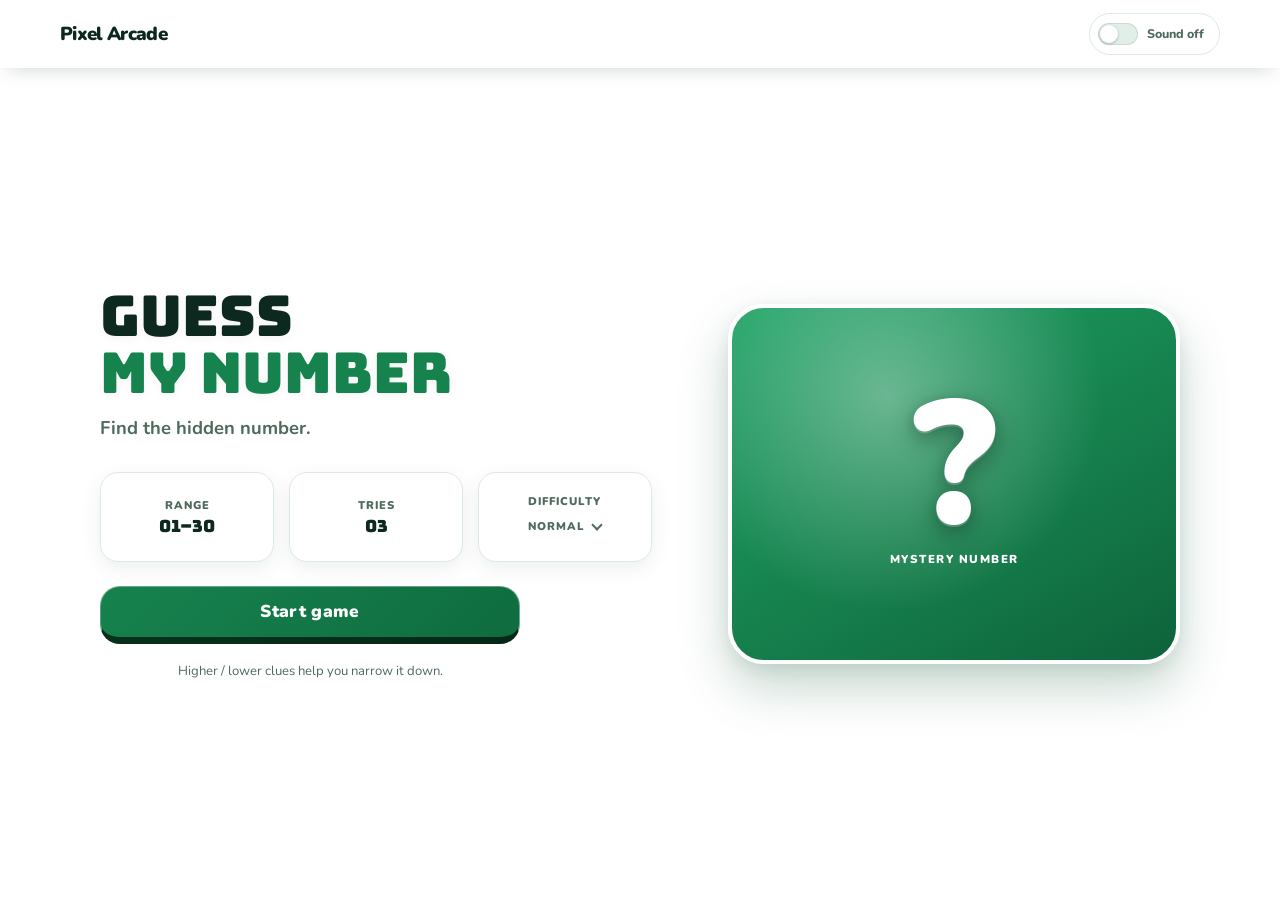
==== commit 6c30f7cf: "feat: Total UI revamp for improved visuals and user expereince" ====
--- a/index.html
+++ b/index.html
@@ -3,7 +3,7 @@
 <head>
     <meta charset="UTF-8">
     <meta name="viewport" content="width=device-width, initial-scale=1.0, viewport-fit=cover">
-    <meta name="theme-color" content="#f5faf7">
+    <meta name="theme-color" content="#1b8a56">
     <meta name="description" content="A quick solo number-guessing game with three difficulty modes.">
     <link rel="icon" type="image/svg+xml" href="favi.svg">
     <link rel="preload" href="fonts/Nunito-latin.woff2" as="font" type="font/woff2">
@@ -13,11 +13,14 @@
 <body>
     <!-- GAME CONTAINER -->
     <main class="arcade" aria-label="Guess My Number">
-        <section class="cabinet" aria-label="Guess My Number game">
+        <section class="cabinet" data-screen="start" aria-label="Guess My Number game">
             <header class="cabinet__header">
                 <p class="cabinet__brand">Pixel Arcade</p>
-                <button class="sound-toggle" id="sound-toggle" type="button" aria-label="Toggle sound effects" aria-pressed="false">
-                    Sound off
+                <button class="sound-toggle" id="sound-toggle" type="button" role="switch" aria-checked="false" aria-label="Sound effects">
+                    <span class="sound-toggle__track" aria-hidden="true">
+                        <span class="sound-toggle__knob"></span>
+                    </span>
+                    <span class="sound-toggle__label" id="sound-toggle-label">Sound off</span>
                 </button>
                 <span class="visually-hidden" id="sound-status" role="status" aria-live="polite"></span>
             </header>
@@ -32,21 +35,35 @@
 
                         <div class="mystery-display" aria-hidden="true">
                             <span class="mystery-display__number">?</span>
-                            <span class="mystery-display__label">Mystery<br>number</span>
+                            <span class="mystery-display__label">Mystery number</span>
                         </div>
 
                         <div class="start-screen__content">
                             <div class="game-specs" aria-label="Game rules and difficulty">
                                 <p><span>Range</span><strong id="spec-range">01–20</strong></p>
                                 <p><span>Tries</span><strong id="spec-tries">03</strong></p>
-                                <label class="game-specs__difficulty" for="difficulty-select">
+                                <div class="game-specs__difficulty">
                                     <span>Difficulty</span>
-                                    <select id="difficulty-select" class="difficulty-select">
-                                        <option value="easy">Easy</option>
-                                        <option value="normal" selected>Normal</option>
-                                        <option value="hard">Hard</option>
-                                    </select>
-                                </label>
+                                    <div class="difficulty-picker difficulty-picker--home">
+                                        <button
+                                            class="difficulty-picker__trigger"
+                                            id="difficulty-trigger"
+                                            type="button"
+                                            aria-label="Difficulty"
+                                            aria-haspopup="listbox"
+                                            aria-expanded="false"
+                                            aria-controls="difficulty-menu"
+                                        >
+                                            <span id="difficulty-value">Normal</span>
+                                            <span class="difficulty-picker__chevron" aria-hidden="true"></span>
+                                        </button>
+                                        <div class="difficulty-picker__menu" id="difficulty-menu" role="listbox" aria-label="Difficulty" hidden>
+                                            <button class="difficulty-picker__option" type="button" role="option" data-difficulty="easy" aria-selected="false" tabindex="-1">Easy</button>
+                                            <button class="difficulty-picker__option" type="button" role="option" data-difficulty="normal" aria-selected="true" tabindex="-1">Normal</button>
+                                            <button class="difficulty-picker__option" type="button" role="option" data-difficulty="hard" aria-selected="false" tabindex="-1">Hard</button>
+                                        </div>
+                                    </div>
+                                </div>
                             </div>
 
                             <button class="button button--primary start" type="button">Start game</button>
@@ -59,54 +76,60 @@
                     <div class="game-screen__layout">
                         <header class="game-screen__heading">
                             <div class="game-screen__heading-copy">
-                                <h2 id="gameplay-title">Make your guess</h2>
+                                <h2 id="gameplay-title">Make <span>your guess</span></h2>
                                 <p class="game-screen__prompt" id="game-prompt"></p>
+                                <div class="game-meta">
+                                    <section class="arcade-records" aria-label="Personal records">
+                                        <div class="arcade-record">
+                                            <span class="arcade-record__label">Best</span>
+                                            <p class="arcade-record__value"><output id="best-score">—</output><span>pts</span></p>
+                                        </div>
+                                        <div class="arcade-record arcade-record--streak">
+                                            <span class="arcade-record__label">Streak</span>
+                                            <p class="arcade-record__value"><output id="win-streak">0</output><span>wins</span></p>
+                                        </div>
+                                    </section>
+                                </div>
+                                <p class="records-status" id="records-status" role="status" aria-live="polite" hidden></p>
                             </div>
                         </header>
 
                         <section class="game-play" aria-label="Make a guess">
                             <div class="possible-range" aria-label="Possible number range">
                                 <span class="round-info__label">Possible numbers</span>
-                                <output class="possible-range__value" id="possible-range" aria-live="polite" aria-atomic="true">1—20</output>
-                            </div>
-
-                            <div class="lives" aria-label="Attempts remaining">
-                                <span class="lives__label">Tries left</span>
-                                <span class="lives__hearts" id="lives-icons" aria-hidden="true"></span>
-                                <span class="visually-hidden" id="attempts-label"></span>
+                                <output class="possible-range__value" id="possible-range" aria-live="polite" aria-atomic="true">1-30</output>
+                                <span class="possible-range__meter" aria-hidden="true">
+                                    <span class="possible-range__window"></span>
+                                </span>
                             </div>
 
                             <form class="guess-form" novalidate>
-                                <label for="guess-input">Your number</label>
+                                <div class="guess-form__head">
+                                    <label for="guess-input">Your number</label>
+                                    <div class="lives" aria-label="Attempts remaining">
+                                        <span class="lives__label">Tries left</span>
+                                        <span class="lives__hearts" id="lives-icons" aria-hidden="true"></span>
+                                        <span class="visually-hidden" id="attempts-label"></span>
+                                    </div>
+                                </div>
                                 <input
                                     type="number"
                                     class="input"
                                     id="guess-input"
                                     name="guess"
                                     min="1"
-                                    max="20"
+                                    max="30"
                                     step="1"
                                     inputmode="numeric"
                                     autocomplete="off"
                                     aria-describedby="guess-help"
                                 >
-                                <p class="value" id="guess-help" role="status" aria-live="polite" aria-atomic="true">Enter a whole number from 1 to 20.</p>
+                                <p class="value" id="guess-help" role="status" aria-live="polite" aria-atomic="true">Enter a whole number from 1 to 30.</p>
                                 <button class="button button--primary submit" type="submit">Lock in guess</button>
                             </form>
                         </section>
 
                         <aside class="game-side" aria-label="Round information">
-                            <section class="arcade-records" aria-label="Personal records">
-                                <div class="arcade-record">
-                                    <span class="arcade-record__label">Best score</span>
-                                    <p class="arcade-record__value"><output id="best-score">—</output><span>pts</span></p>
-                                </div>
-                                <div class="arcade-record arcade-record--streak">
-                                    <span class="arcade-record__label">Win streak</span>
-                                    <p class="arcade-record__value"><output id="win-streak">0</output><span>wins</span></p>
-                                </div>
-                            </section>
-                            <p class="records-status" id="records-status" role="status" aria-live="polite" hidden></p>
                             <section class="guess-history" aria-label="Your guesses">
                                 <span class="round-info__label">Your guesses</span>
                                 <ol class="guess-history__list" id="guess-history" aria-label="Guess history">
@@ -125,9 +148,9 @@
                             </div>
                             <div class="result-panel__difficulty" role="group" aria-labelledby="result-difficulty-label">
                                 <span id="result-difficulty-label">Next round difficulty</span>
-                                <div class="result-difficulty">
+                                <div class="difficulty-picker">
                                     <button
-                                        class="result-difficulty__trigger"
+                                        class="difficulty-picker__trigger"
                                         id="result-difficulty-trigger"
                                         type="button"
                                         aria-label="Next round difficulty"
@@ -136,12 +159,12 @@
                                         aria-controls="result-difficulty-menu"
                                     >
                                         <span id="result-difficulty-value">Normal</span>
-                                        <span class="result-difficulty__chevron" aria-hidden="true"></span>
+                                        <span class="difficulty-picker__chevron" aria-hidden="true"></span>
                                     </button>
-                                    <div class="result-difficulty__menu" id="result-difficulty-menu" role="listbox" aria-label="Next round difficulty" hidden>
-                                        <button class="result-difficulty__option" type="button" role="option" data-difficulty="easy" aria-selected="false" tabindex="-1">Easy</button>
-                                        <button class="result-difficulty__option" type="button" role="option" data-difficulty="normal" aria-selected="true" tabindex="-1">Normal</button>
-                                        <button class="result-difficulty__option" type="button" role="option" data-difficulty="hard" aria-selected="false" tabindex="-1">Hard</button>
+                                    <div class="difficulty-picker__menu" id="result-difficulty-menu" role="listbox" aria-label="Next round difficulty" hidden>
+                                        <button class="difficulty-picker__option" type="button" role="option" data-difficulty="easy" aria-selected="false" tabindex="-1">Easy</button>
+                                        <button class="difficulty-picker__option" type="button" role="option" data-difficulty="normal" aria-selected="true" tabindex="-1">Normal</button>
+                                        <button class="difficulty-picker__option" type="button" role="option" data-difficulty="hard" aria-selected="false" tabindex="-1">Hard</button>
                                     </div>
                                 </div>
                             </div>
--- a/Guesser.css
+++ b/Guesser.css
@@ -1,3 +1,12 @@
+@font-face {
+    font-family: "Bungee";
+    font-style: normal;
+    font-weight: 400;
+    font-display: swap;
+    src: url("fonts/Bungee-latin.woff2") format("woff2");
+    unicode-range: U+0000-00FF, U+0131, U+0152-0153, U+02BB-02BC, U+02C6, U+02DA, U+02DC, U+0304, U+0308, U+0329, U+2000-206F, U+20AC, U+2122, U+2191, U+2193, U+2212, U+2215, U+FEFF, U+FFFD;
+}
+
 @font-face {
     font-family: "Nunito";
     font-style: normal;
@@ -12,10 +21,10 @@
     font-family: "Nunito", "Trebuchet MS", sans-serif;
     font-synthesis: none;
     text-rendering: optimizeLegibility;
-    --ink: #17352a;
-    --muted: #587065;
-    --accent: #14784b;
-    --accent-deep: #0f7245;
+    --ink: #0d281e;
+    --muted: #4e6b5d;
+    --accent: #16824e;
+    --accent-deep: #0f6c3f;
     --accent-soft: #e8f7ef;
     --canvas: #f5faf7;
     --surface: #ffffff;
@@ -24,7 +33,7 @@
     --warning-soft: #fff7df;
     --danger: #b74459;
     --danger-soft: #fff0f2;
-    --focus: #126f46;
+    --focus: #16824e;
 }
 
 * {
@@ -38,9 +47,7 @@
     margin: 0;
     overflow: hidden;
     color: var(--ink);
-    background:
-        radial-gradient(ellipse at 8% 10%, rgba(194, 237, 211, 0.38), transparent 34rem),
-        var(--canvas);
+    background: #ffffff;
 }
 
 ::selection {
@@ -79,45 +86,90 @@
     flex-shrink: 0;
     align-items: center;
     justify-content: space-between;
-    padding: 10px max(24px, calc((100vw - 1160px) / 2));
-    border-bottom: 1px solid var(--line);
-    background: rgba(255, 255, 255, 0.82);
+    padding: 12px max(24px, calc((100vw - 1160px) / 2));
+    border-bottom: 1px solid rgba(255, 255, 255, 0.38);
+    background: transparent;
+    box-shadow: 0 8px 20px -8px rgba(18, 65, 42, 0.22);
 }
 
 .cabinet__brand {
     margin: 0;
     color: var(--ink);
-    font-size: 1.15rem;
+    font-size: 1.18rem;
     font-weight: 900;
     letter-spacing: -0.035em;
 }
 
 .sound-toggle {
-    min-width: 96px;
-    min-height: 44px;
-    padding: 0 16px;
+    display: inline-flex;
+    align-items: center;
+    gap: 9px;
+    min-height: 42px;
+    padding: 0 14px 0 8px;
     border: 1px solid var(--line);
     border-radius: 999px;
+    color: var(--muted);
+    background: var(--surface);
+    cursor: pointer;
+    font-size: 0.78rem;
+    font-weight: 800;
+    transition:
+        transform 140ms ease,
+        background-color 140ms ease,
+        border-color 140ms ease,
+        color 140ms ease;
+}
+
+.sound-toggle__track {
+    position: relative;
+    display: inline-block;
+    width: 40px;
+    height: 22px;
+    flex-shrink: 0;
+    border-radius: 999px;
+    background: #e1efe8;
+    box-shadow: inset 0 0 0 1px rgba(13, 40, 30, 0.1);
+    transition: background-color 160ms ease;
+}
+
+.sound-toggle__knob {
+    position: absolute;
+    top: 2px;
+    left: 2px;
+    width: 18px;
+    height: 18px;
+    border-radius: 50%;
+    background: #ffffff;
+    box-shadow: 0 1px 3px rgba(18, 65, 42, 0.3);
+    transition: transform 160ms ease;
+}
+
+.sound-toggle__label {
+    min-width: 58px;
+    text-align: left;
+}
+
+.sound-toggle[aria-checked="true"] {
+    border-color: #8ed6af;
     color: var(--accent-deep);
     background: var(--surface);
-    cursor: pointer;
-    font-size: 0.85rem;
-    font-weight: 800;
-    transition: background-color 140ms ease, border-color 140ms ease;
-}
-
-.sound-toggle[aria-pressed="true"] {
-    border-color: #b9e3cb;
-    background: var(--accent-soft);
+}
+
+.sound-toggle[aria-checked="true"] .sound-toggle__track {
+    background: var(--accent);
+    box-shadow: inset 0 0 0 1px rgba(13, 40, 30, 0.06);
+}
+
+.sound-toggle[aria-checked="true"] .sound-toggle__knob {
+    transform: translateX(18px);
 }
 
 .sound-toggle:hover {
-    border-color: #a7d8bd;
+    border-color: #a3e2c0;
 }
 
 .sound-toggle:focus-visible,
-.button:focus-visible,
-.difficulty-select:focus-visible {
+.button:focus-visible {
     outline: none;
 }
 
@@ -128,9 +180,7 @@
     flex: 1;
     overflow: auto;
     overscroll-behavior: contain;
-    background:
-        radial-gradient(ellipse at 78% 6%, rgba(213, 244, 226, 0.62), transparent 34rem),
-        var(--canvas);
+    background: transparent;
 }
 
 .start-screen,
@@ -143,7 +193,7 @@
 .start-screen {
     display: grid;
     align-content: center;
-    padding: clamp(28px, 5vh, 60px) clamp(24px, 6vw, 72px);
+    padding: clamp(28px, 6vh, 68px) clamp(24px, 6vw, 72px);
 }
 
 .start-screen__layout {
@@ -154,7 +204,7 @@
         "content art";
     grid-template-columns: minmax(0, 1.1fr) minmax(240px, 0.9fr);
     align-items: center;
-    gap: 20px clamp(28px, 6vw, 76px);
+    gap: clamp(20px, 3.4vh, 38px) clamp(28px, 6vw, 76px);
     margin: 0 auto;
 }
 
@@ -166,22 +216,27 @@
 .game-title {
     margin: 0;
     color: var(--ink);
-    font-size: clamp(3.5rem, 7vw, 5.75rem);
-    font-weight: 900;
-    line-height: 0.96;
-    letter-spacing: -0.065em;
+    font-family: "Bungee", Impact, Haettenschweiler, sans-serif;
+    font-size: clamp(2.6rem, 4.4vw, 3.6rem);
+    font-weight: 400;
+    line-height: 1.02;
+    letter-spacing: 0;
+    text-transform: uppercase;
     text-wrap: balance;
+    text-shadow: 0 2px 10px rgba(18, 65, 42, 0.06);
 }
 
 .game-title span {
     color: var(--accent);
+    display: block;
 }
 
 .start-screen__intro {
     max-width: 34ch;
-    margin: 14px 0 0;
+    margin: 12px 0 0;
     color: var(--muted);
-    font-size: clamp(1rem, 1.6vw, 1.15rem);
+    font-size: clamp(0.98rem, 1.6vw, 1.15rem);
+    font-weight: 700;
     line-height: 1.45;
 }
 
@@ -192,34 +247,49 @@
     grid-area: art;
     align-content: center;
     justify-items: center;
-    gap: 8px;
+    gap: 10px;
     overflow: hidden;
     padding: 24px;
-    border: 1px solid rgba(14, 123, 70, 0.12);
-    border-radius: 32px;
+    border: 4px solid #ffffff;
+    border-radius: 36px;
     background:
-        radial-gradient(circle at 50% 34%, rgba(4, 76, 44, 0.12), transparent 39%),
-        repeating-conic-gradient(from 8deg at 50% 48%, rgba(255, 255, 255, 0.035) 0deg 9deg, transparent 9deg 22deg),
-        linear-gradient(145deg, #16824e, #106b40);
-    box-shadow: 0 18px 42px rgba(22, 126, 76, 0.16);
+        radial-gradient(circle at 35% 25%, rgba(255, 255, 255, 0.35) 0%, transparent 55%),
+        linear-gradient(150deg, #1ea365 0%, #16824e 52%, #0e633a 100%);
+    box-shadow:
+        0 24px 50px rgba(18, 90, 56, 0.24),
+        0 6px 16px rgba(10, 45, 28, 0.08);
+    transition: transform 180ms ease, box-shadow 180ms ease;
 }
 
 .mystery-display__number {
     color: #ffffff;
-    font-size: clamp(8rem, 15vw, 11rem);
+    font-size: clamp(7.5rem, 15vw, 11rem);
     font-weight: 900;
-    line-height: 0.82;
-    text-shadow: 0 8px 22px rgba(7, 85, 49, 0.2);
+    line-height: 0.8;
+    text-shadow:
+        0 8px 24px rgba(8, 50, 30, 0.35),
+        0 2px 0 rgba(255, 255, 255, 0.3);
+    filter: drop-shadow(0 3px 6px rgba(8, 50, 30, 0.2));
 }
 
 .mystery-display__label {
-    color: #eafff2;
-    font-size: 0.75rem;
+    display: inline-flex;
+    align-items: center;
+    justify-content: center;
+    padding: 5px 18px;
+    border: 0;
+    border-radius: 999px;
+    background: transparent;
+    color: #ffffff;
+    font-size: 0.72rem;
     font-weight: 900;
+    white-space: nowrap;
     letter-spacing: 0.13em;
-    line-height: 1.35;
+    line-height: 1.3;
     text-align: center;
     text-transform: uppercase;
+    backdrop-filter: blur(6px);
+    -webkit-backdrop-filter: blur(6px);
 }
 
 .start-screen__content {
@@ -230,24 +300,24 @@
 .game-specs {
     display: grid;
     grid-template-columns: repeat(3, minmax(0, 1fr));
-    gap: 10px;
-    margin: 0 0 16px;
+    gap: clamp(12px, 1.6vh, 18px);
+    margin: 0 0 clamp(18px, 2.6vh, 28px);
 }
 
 .game-specs p,
 .game-specs__difficulty {
     display: grid;
     min-width: 0;
-    min-height: 76px;
+    min-height: clamp(76px, 10vh, 98px);
     align-content: center;
     justify-items: center;
     gap: 4px;
     margin: 0;
-    padding: 10px 8px;
-    border: 1px solid var(--line);
-    border-radius: 16px;
+    padding: 12px 8px;
+    border: 1.5px solid var(--line);
+    border-radius: 18px;
     background: var(--surface);
-    box-shadow: 0 3px 12px rgba(31, 76, 53, 0.035);
+    box-shadow: 0 6px 20px rgba(18, 65, 42, 0.08);
     text-align: center;
 }
 
@@ -261,22 +331,12 @@
 
 .game-specs strong {
     color: var(--ink);
-    font-size: 1.15rem;
-    font-weight: 900;
+    font-family: "Bungee", Impact, Haettenschweiler, sans-serif;
+    font-size: 1.05rem;
+    font-weight: 400;
+    letter-spacing: 0;
+    line-height: 1.1;
     font-variant-numeric: tabular-nums;
-}
-
-.difficulty-select {
-    width: 100%;
-    min-height: 27px;
-    padding: 0;
-    border: 0;
-    color: var(--accent-deep);
-    background: transparent;
-    cursor: pointer;
-    font-size: 0.95rem;
-    font-weight: 900;
-    text-align: center;
 }
 
 .button {
@@ -284,14 +344,14 @@
     min-height: 58px;
     align-items: center;
     justify-content: center;
-    border: 0;
-    border-radius: 14px;
+    border: 1px solid rgba(255, 255, 255, 0.35);
+    border-radius: 20px;
     cursor: pointer;
-    font-size: 1rem;
+    font-size: 1.08rem;
     font-weight: 900;
+    letter-spacing: 0.02em;
     transition:
         background-color 140ms ease,
-        box-shadow 140ms ease,
         transform 140ms ease;
 }
 
@@ -299,17 +359,18 @@
     min-width: min(100%, 240px);
     padding: 0 24px;
     color: #ffffff;
-    background: var(--accent);
-    box-shadow: 0 7px 18px rgba(21, 139, 81, 0.18);
+    border-bottom: 7px solid rgba(0, 0, 0, 0.63);
+    background: linear-gradient(135deg, #16824e 0%, #0f6c3f 100%);
 }
 
 .button--primary:hover:not(:disabled) {
-    background: var(--accent-deep);
-    box-shadow: 0 9px 22px rgba(21, 139, 81, 0.24);
+    background: linear-gradient(135deg, #0f6c3f 0%, #0c5732 100%);
+    
 }
 
 .button:active:not(:disabled) {
-    transform: translateY(1px);
+    transform: translateY(2px);
+    border: none;
 }
 
 .button:disabled {
@@ -323,7 +384,7 @@
 
 .start-screen__note {
     width: min(100%, 420px);
-    margin: 12px 0 0;
+    margin: clamp(12px, 2vh, 18px) 0 0;
     color: var(--muted);
     font-size: 0.82rem;
     line-height: 1.4;
@@ -333,18 +394,19 @@
 .game-screen {
     display: grid;
     align-items: center;
-    padding: clamp(24px, 5vh, 56px) clamp(20px, 5vw, 64px);
+    padding: clamp(24px, 6vh, 64px) clamp(20px, 5vw, 64px);
 }
 
 .game-screen__layout {
     display: grid;
-    width: min(100%, 1080px);
+    width: min(100%, 560px);
     grid-template-areas:
-        "heading heading"
-        "play side";
-    grid-template-columns: minmax(0, 1.15fr) minmax(280px, 0.85fr);
-    align-items: start;
-    gap: 22px clamp(26px, 5vw, 64px);
+        "heading"
+        "play"
+        "side";
+    grid-template-columns: minmax(0, 1fr);
+    align-content: center;
+    gap: clamp(18px, 3.8vh, 46px);
     margin: auto;
 }
 
@@ -365,36 +427,47 @@
 .game-screen__heading h2 {
     margin: 0;
     color: var(--ink);
-    font-size: clamp(1.8rem, 3.8vw, 2.6rem);
-    font-weight: 900;
-    line-height: 1.08;
-    letter-spacing: -0.045em;
+    font-family: "Bungee", Impact, Haettenschweiler, sans-serif;
+    font-size: clamp(2.1rem, 3.8vw, 2.9rem);
+    font-weight: 400;
+    line-height: 1.05;
+    letter-spacing: 0;
+    text-transform: uppercase;
     text-wrap: balance;
+    text-shadow: 0 2px 10px rgba(18, 65, 42, 0.06);
+}
+
+.game-screen__heading h2 span {
+    color: var(--accent);
 }
 
 .game-screen__prompt {
     margin: 8px 0 0;
     color: var(--muted);
     font-size: 1rem;
+    font-weight: 700;
     line-height: 1.4;
+}
+
+.guess-form__head {
+    display: flex;
+    align-items: center;
+    justify-content: space-between;
+    gap: 12px;
 }
 
 .lives {
     display: flex;
     flex-shrink: 0;
     align-items: center;
-    gap: 10px;
-    padding: 10px 14px;
-    border: 1px solid var(--line);
-    border-radius: 999px;
-    background: var(--surface);
+    gap: 8px;
 }
 
 .lives__label {
     color: var(--muted);
-    font-size: 0.73rem;
+    font-size: 0.72rem;
     font-weight: 900;
-    letter-spacing: 0.06em;
+    letter-spacing: 0.07em;
     text-transform: uppercase;
 }
 
@@ -407,8 +480,8 @@
 
 .life-icon {
     display: block;
-    width: 18px;
-    height: 18px;
+    width: 20px;
+    height: 20px;
     overflow: visible;
     fill: transparent;
     stroke: var(--accent);
@@ -418,12 +491,13 @@
 
 .life-icon.is-active {
     fill: var(--accent);
+    stroke: var(--accent);
 }
 
 .life-icon.is-lost {
     fill: transparent;
-    stroke: #9db1a5;
-    opacity: 0.65;
+    stroke: #cbd5e1;
+    opacity: 0.45;
     animation: life-lost 240ms ease-out both;
 }
 
@@ -431,45 +505,79 @@
     display: grid;
     grid-area: play;
     align-content: start;
-    gap: 10px;
-}
-
-.possible-range,
-.guess-history {
+    gap: clamp(12px, 2.3vh, 26px);
+}
+
+.possible-range {
     display: grid;
-    min-width: 0;
-    align-content: center;
-    gap: 5px;
-    padding: 13px 15px;
-    border: 1px solid var(--line);
-    border-radius: 16px;
-    background: var(--surface);
-}
-
-.possible-range {
-    grid-template-columns: 1fr auto;
+    grid-template-areas:
+        "label value"
+        "meter meter";
+    grid-template-columns: minmax(0, 1fr) auto;
     align-items: center;
-}
-
-.round-info__label {
-    color: var(--muted);
-    font-size: 0.7rem;
+    gap: 9px 10px;
+    padding: 16px 20px 13px;
+    border: 1.5px solid var(--line);
+    border-radius: 24px;
+    background: #ffffff;
+    box-shadow: none;
+}
+
+.possible-range__meter {
+    position: relative;
+    display: block;
+    grid-area: meter;
+    justify-self: stretch;
+    height: 6px;
+    border-radius: 999px;
+    background: #eaf1ec;
+}
+
+.possible-range__window {
+    position: absolute;
+    top: 0;
+    bottom: 0;
+    left: var(--window-start, 0%);
+    width: var(--window-size, 100%);
+    border-radius: inherit;
+    background: linear-gradient(90deg, #1ea365, var(--accent));
+    transition: left 260ms ease, width 260ms ease;
+}
+
+.possible-range .round-info__label {
+    display: inline-flex;
+    grid-area: label;
+    align-items: center;
+    width: fit-content;
+    padding: 0;
+    border: 0;
+    border-radius: 0;
+    background: transparent;
+    color: var(--accent-deep);
+    font-size: 0.72rem;
     font-weight: 900;
-    letter-spacing: 0.08em;
+    letter-spacing: 0.11em;
     text-transform: uppercase;
+    backdrop-filter: none;
+    -webkit-backdrop-filter: none;
 }
 
 .possible-range__value {
-    color: var(--ink);
-    font-size: 1.2rem;
-    font-weight: 900;
+    grid-area: value;
+    color: var(--accent-deep);
+    font-family: "Bungee", Impact, Haettenschweiler, sans-serif;
+    font-size: 1.05rem;
+    font-weight: 400;
+    line-height: 1;
+    letter-spacing: 0;
     font-variant-numeric: tabular-nums;
+    text-shadow: none;
 }
 
 .guess-form {
     display: grid;
     justify-items: stretch;
-    gap: 10px;
+    gap: clamp(10px, 1.9vh, 20px);
 }
 
 .guess-form label {
@@ -482,16 +590,19 @@
 
 .input {
     width: 100%;
-    min-height: 82px;
+    min-height: clamp(82px, 12vh, 122px);
     padding: 8px 18px;
     border: 2px solid var(--line);
-    border-radius: 18px;
+    border-radius: 20px;
     appearance: textfield;
     color: var(--ink);
     background: var(--surface);
-    box-shadow: 0 4px 14px rgba(31, 76, 53, 0.04);
-    font-size: clamp(2.4rem, 5vw, 3rem);
-    font-weight: 900;
+    box-shadow: 0 6px 20px rgba(18, 65, 42, 0.06);
+    font-family: "Bungee", Impact, Haettenschweiler, sans-serif;
+    font-size: clamp(2rem, 4vw, 2.6rem);
+    font-weight: 400;
+    line-height: 1.1;
+    letter-spacing: 0;
     text-align: center;
     font-variant-numeric: tabular-nums;
     caret-color: var(--accent);
@@ -518,25 +629,72 @@
 }
 
 .value {
-    display: grid;
+    display: flex;
     width: 100%;
     min-height: 2.5em;
-    align-content: center;
+    align-items: center;
+    justify-content: center;
+    gap: 10px;
     margin: 0;
-    padding: 5px 8px;
-    border-radius: 12px;
+    padding: 8px 14px;
+    border: 1.5px solid transparent;
+    border-radius: 14px;
     color: var(--muted);
     font-size: 0.95rem;
     line-height: 1.4;
     text-align: center;
     text-wrap: balance;
-    transition: color 180ms ease, background-color 180ms ease;
+    transition:
+        color 180ms ease,
+        background-color 180ms ease,
+        border-color 180ms ease;
 }
 
 .value[data-state="clue"] {
-    color: var(--warning);
+    padding: 10px 14px;
+    border-color: #bce6cf;
+    color: #0b5c38;
+    background: var(--accent-soft);
+    font-family: "Bungee", Impact, Haettenschweiler, sans-serif;
+    font-size: clamp(0.95rem, 1.5vw, 1.15rem);
+    font-weight: 400;
+    line-height: 1.15;
+    letter-spacing: 0;
+    text-transform: uppercase;
+    animation: status-arrive 220ms ease-out both;
+}
+
+.value[data-state="clue"]::before {
+    display: grid;
+    flex-shrink: 0;
+    width: 1.75em;
+    height: 1.75em;
+    place-items: center;
+    border-radius: 999px;
+    background: var(--accent);
+    color: #ffffff;
+    font-family: "Nunito", "Trebuchet MS", sans-serif;
+    font-size: 0.92em;
+    font-weight: 900;
+    line-height: 1;
+}
+
+.value[data-state="clue"][data-direction="up"]::before {
+    content: "↑";
+}
+
+.value[data-state="clue"][data-direction="down"]::before {
+    content: "↓";
+}
+
+.value[data-state="clue"][data-tone="urgent"] {
+    border-color: #f3dfa0;
+    color: #7a5a12;
     background: var(--warning-soft);
-    animation: status-arrive 220ms ease-out both;
+}
+
+.value[data-state="clue"][data-tone="urgent"]::before {
+    background: #b3873a;
 }
 
 .value[data-state="error"] {
@@ -561,57 +719,63 @@
     min-width: 0;
     grid-area: side;
     flex-direction: column;
-    gap: 12px;
+    gap: clamp(10px, 1.8vh, 18px);
 }
 
 .arcade-records {
-    display: grid;
-    grid-template-columns: repeat(2, minmax(0, 1fr));
-    overflow: hidden;
-    border: 1px solid var(--line);
-    border-radius: 16px;
-    background: var(--surface);
+    display: flex;
+    flex-wrap: wrap;
+    align-items: center;
+    justify-content: center;
+    gap: 2px 12px;
+    margin: 0;
 }
 
 .arcade-record {
-    display: flex;
+    display: inline-flex;
     min-width: 0;
-    flex-direction: column;
-    gap: 5px;
-    padding: 14px 16px;
+    align-items: baseline;
+    gap: 6px;
+    padding: 0;
 }
 
 .arcade-record--streak {
+    padding-left: 12px;
     border-left: 1px solid var(--line);
 }
 
 .arcade-record__label {
     color: var(--muted);
-    font-size: 0.7rem;
+    font-size: 0.68rem;
     font-weight: 900;
-    letter-spacing: 0.08em;
+    letter-spacing: 0.09em;
     text-transform: uppercase;
 }
 
 .arcade-record__value {
     display: inline-flex;
     align-items: baseline;
-    gap: 5px;
+    gap: 4px;
     margin: 0;
     color: var(--ink);
-    font-size: 1.2rem;
+    font-size: 0.95rem;
     font-weight: 900;
     font-variant-numeric: tabular-nums;
 }
 
 .arcade-record__value span {
     color: var(--muted);
-    font-size: 0.75rem;
+    font-size: 0.68rem;
     font-weight: 700;
 }
 
+.game-meta {
+    margin: 9px 0 0;
+}
+
 .records-status {
-    margin: 0;
+    max-width: 420px;
+    margin: 8px auto 0;
     padding: 9px 11px;
     border-radius: 12px;
     color: var(--danger);
@@ -621,14 +785,23 @@
 }
 
 .guess-history {
-    align-content: start;
-    gap: 9px;
+    display: grid;
+    min-width: 0;
+    grid-template-columns: auto minmax(0, 1fr);
+    align-items: center;
+    gap: 12px;
+    padding: clamp(14px, 2.2vh, 22px) 20px;
+    border: 1.5px solid rgba(255, 255, 255, 0.95);
+    border-radius: 20px;
+    background: var(--surface);
+    box-shadow: 0 6px 20px rgba(18, 65, 42, 0.08);
 }
 
 .guess-history__list {
     display: flex;
     min-height: 1.5em;
     flex-wrap: wrap;
+    justify-content: flex-end;
     gap: 6px;
     margin: 0;
     padding: 0;
@@ -644,43 +817,49 @@
 }
 
 .guess-history__item {
-    padding: 4px 9px;
+    padding: 5px 12px;
     border-radius: 999px;
     background: var(--accent-soft);
+    border: 1px solid #cce8d8;
+    color: var(--accent-deep);
 }
 
 .guess-history__item--low {
     color: var(--accent-deep);
+    background: var(--accent-soft);
+    border-color: #bce6cf;
 }
 
 .guess-history__item--high {
     color: var(--warning);
     background: var(--warning-soft);
+    border-color: #fef08a;
 }
 
 .guess-history__item--correct {
     color: #ffffff;
     background: var(--accent);
+    border-color: var(--accent-deep);
 }
 
 .result-panel {
     position: fixed;
     inset: 0;
     display: grid;
-    width: min(440px, calc(100vw - 32px - env(safe-area-inset-left) - env(safe-area-inset-right)));
+    width: min(460px, calc(100vw - 32px - env(safe-area-inset-left) - env(safe-area-inset-right)));
     max-height: calc(100dvh - 32px - env(safe-area-inset-top) - env(safe-area-inset-bottom));
     grid-template-columns: minmax(0, 1fr);
     align-content: center;
-    gap: 12px;
+    gap: clamp(14px, 2.6vh, 24px);
     overflow: auto;
     overscroll-behavior: contain;
     margin: auto;
-    padding: clamp(16px, 4vw, 24px);
-    border: 1px solid var(--line);
-    border-radius: 24px;
+    padding: clamp(20px, 4.6vw, 30px);
+    border: 1.5px solid var(--line);
+    border-radius: 28px;
     color: var(--ink);
     background: var(--surface);
-    box-shadow: 0 18px 32px rgba(21, 59, 39, 0.24);
+    box-shadow: 0 24px 60px rgba(10, 45, 28, 0.28);
 }
 
 .result-panel:not([open]) {
@@ -688,7 +867,9 @@
 }
 
 .result-panel::backdrop {
-    background: rgba(14, 46, 31, 0.54);
+    background: rgba(10, 35, 24, 0.55);
+    backdrop-filter: blur(6px);
+    -webkit-backdrop-filter: blur(6px);
 }
 
 .result-panel[data-outcome="loss"] {
@@ -706,39 +887,77 @@
 .result-panel__content {
     position: relative;
     z-index: 1;
-    padding: 18px 12px;
+    display: grid;
+    gap: clamp(10px, 1.8vh, 16px);
+    padding: clamp(8px, 1.8vh, 16px) 10px;
     text-align: center;
 }
 
 .result-panel__title {
     margin: 0;
-    color: var(--ink);
-    font-size: clamp(2rem, 5vw, 2.75rem);
+    color: var(--accent);
+    font-family: "Bungee", Impact, Haettenschweiler, sans-serif;
+    font-size: clamp(1.65rem, 5vw, 2.3rem);
+    font-weight: 400;
+    line-height: 1.05;
+    letter-spacing: 0;
+    text-transform: uppercase;
+}
+
+.result-panel__mode {
+    margin: 0;
+    color: var(--muted);
+    font-size: 0.68rem;
     font-weight: 900;
-    line-height: 1.08;
-    letter-spacing: -0.04em;
-}
-
-.result-panel__mode {
-    margin: 8px 0 0;
+    letter-spacing: 0.12em;
+    text-transform: uppercase;
+}
+
+.result-panel__number {
+    display: grid;
+    gap: 3px;
+    justify-items: center;
+    margin: 0;
+    padding: clamp(12px, 2vh, 18px) 0;
+    border: 0;
+    border-radius: 16px;
+    background: transparent;
     color: var(--accent-deep);
-    font-size: 0.82rem;
+    font-variant-numeric: tabular-nums;
+}
+
+.result-panel__number-label {
+    color: var(--accent-deep);
+    font-size: 0.66rem;
     font-weight: 900;
-}
-
-.result-panel__number {
-    margin: 15px 0 0;
-    color: var(--accent-deep);
-    font-size: 1.4rem;
-    font-weight: 900;
-    font-variant-numeric: tabular-nums;
+    letter-spacing: 0.12em;
+    text-transform: uppercase;
+    opacity: 0.8;
+}
+
+.result-panel__number-value {
+    font-family: "Bungee", Impact, Haettenschweiler, sans-serif;
+    font-size: clamp(2rem, 7vw, 2.6rem);
+    font-weight: 400;
+    line-height: 1;
+    letter-spacing: 0;
+}
+
+.result-panel[data-outcome="loss"] .result-panel__number {
+    background: transparent;
+    color: #7a5a12;
+}
+
+.result-panel[data-outcome="loss"] .result-panel__number-label {
+    color: #7a5a12;
 }
 
 .result-panel__message {
-    margin: 8px 0 0;
+    margin: 0;
     color: var(--muted);
-    font-size: 1rem;
+    font-size: 0.95rem;
     line-height: 1.5;
+    text-wrap: balance;
 }
 
 .result-panel__difficulty {
@@ -746,18 +965,22 @@
     grid-template-columns: minmax(0, 1fr) auto;
     align-items: center;
     gap: 12px;
-    margin: 0 12px;
+    margin: 0;
+    padding-top: clamp(10px, 1.8vh, 16px);
+    border-top: 1px solid var(--line);
     color: var(--muted);
-    font-size: 0.82rem;
+    font-size: 0.68rem;
     font-weight: 900;
-}
-
-.result-difficulty {
+    letter-spacing: 0.1em;
+    text-transform: uppercase;
+}
+
+.difficulty-picker {
     position: relative;
     min-width: 124px;
 }
 
-.result-difficulty__trigger {
+.difficulty-picker__trigger {
     display: flex;
     width: 100%;
     min-height: 44px;
@@ -774,13 +997,13 @@
     font-weight: 900;
 }
 
-.result-difficulty__trigger:focus-visible,
-.result-difficulty__option:focus-visible {
+.difficulty-picker__trigger:focus-visible,
+.difficulty-picker__option:focus-visible {
     outline: 2px solid var(--focus);
     outline-offset: 2px;
 }
 
-.result-difficulty__chevron {
+.difficulty-picker__chevron {
     width: 8px;
     height: 8px;
     flex: 0 0 auto;
@@ -790,11 +1013,11 @@
     transition: transform 140ms ease;
 }
 
-.result-difficulty__trigger[aria-expanded="true"] .result-difficulty__chevron {
+.difficulty-picker__trigger[aria-expanded="true"] .difficulty-picker__chevron {
     transform: translateY(2px) rotate(225deg);
 }
 
-.result-difficulty__menu {
+.difficulty-picker__menu {
     display: grid;
     gap: 3px;
     margin-top: 6px;
@@ -805,11 +1028,11 @@
     box-shadow: 0 8px 20px rgba(21, 59, 39, 0.12);
 }
 
-.result-difficulty__menu[hidden] {
+.difficulty-picker__menu[hidden] {
     display: none;
 }
 
-.result-difficulty__option {
+.difficulty-picker__option {
     min-height: 40px;
     padding: 0 12px;
     border: 0;
@@ -823,10 +1046,47 @@
     text-align: left;
 }
 
-.result-difficulty__option:hover,
-.result-difficulty__option[aria-selected="true"] {
+.difficulty-picker__option:hover,
+.difficulty-picker__option[aria-selected="true"] {
     color: var(--accent-deep);
     background: var(--accent-soft);
+}
+
+.difficulty-picker--home {
+    width: 100%;
+    min-width: 0;
+}
+
+.difficulty-picker--home .difficulty-picker__trigger {
+    min-height: 27px;
+    justify-content: center;
+    gap: 8px;
+    padding: 0 2px;
+    border: 0;
+    background: transparent;
+    font-size: 0.95rem;
+}
+
+.difficulty-picker--home .difficulty-picker__menu {
+    position: absolute;
+    z-index: 4;
+    top: calc(100% + 6px);
+    right: 0;
+    width: max(100%, 124px);
+    margin: 0;
+}
+
+.difficulty-picker--home .difficulty-picker__menu[data-placement="top"] {
+    top: auto;
+    bottom: calc(100% + 6px);
+}
+
+.difficulty-picker--home .difficulty-picker__trigger:focus-visible {
+    outline-offset: 0;
+}
+
+.result-panel .difficulty-picker__trigger {
+    font-size: 0.95rem;
 }
 
 .result-panel .restart {
@@ -841,10 +1101,16 @@
     color: #ffffff;
     background: var(--accent);
     box-shadow: 0 7px 18px rgba(21, 139, 81, 0.18);
+    border-bottom: 7px solid rgb(0, 0, 0);
 }
 
 .button--secondary:hover:not(:disabled) {
     background: var(--accent-deep);
+}
+
+.button--secondary:active:not(:disabled) {
+    background: var(--accent-deep);
+    border: none;
 }
 
 .result-confetti {
@@ -937,115 +1203,347 @@
 }
 
 @media (max-width: 700px) {
+    .cabinet:has(#start-screen:not([hidden])),
+    .cabinet[data-screen="start"],
+    .cabinet {
+        --ink: #0d281e;
+        --muted: #4e6b5d;
+        --accent: #16824e;
+        --accent-deep: #0f6c3f;
+        --accent-soft: #e8f7ef;
+        --canvas: #f5faf7;
+        --surface: #ffffff;
+        --line: #dcebe2;
+        --focus: #16824e;
+    }
+
     .cabinet__header {
+        background: transparent;
+        border-bottom: 1px solid rgba(255, 255, 255, 0.38);
         min-height: 60px;
         padding:
-            max(8px, env(safe-area-inset-top))
-            max(16px, env(safe-area-inset-right))
-            8px
-            max(16px, env(safe-area-inset-left));
+            max(10px, env(safe-area-inset-top))
+            max(18px, env(safe-area-inset-right))
+            10px
+            max(18px, env(safe-area-inset-left));
     }
 
     .cabinet__brand {
-        font-size: 1.05rem;
+        color: #0d281e;
+        font-size: 1.15rem;
+        font-weight: 900;
+        letter-spacing: -0.03em;
+    }
+
+    .sound-toggle {
+        min-height: 40px;
+        padding: 0 12px 0 7px;
+        gap: 8px;
+        border: 1px solid var(--line);
+        border-radius: 999px;
+        color: var(--muted);
+        background: #ffffff;
+        font-size: 0.75rem;
+        font-weight: 800;
+        transition:
+            transform 140ms ease,
+            background-color 140ms ease,
+            border-color 140ms ease,
+            color 140ms ease;
+    }
+
+    .sound-toggle:hover {
+        border-color: #a3e2c0;
+    }
+
+    .sound-toggle[aria-checked="true"] {
+        color: var(--accent-deep);
+        background: #ffffff;
+        border-color: #8ed6af;
     }
 
     .screen {
         display: block;
         overflow-y: auto;
         -webkit-overflow-scrolling: touch;
+        background: transparent;
     }
 
     .start-screen {
+        display: flex;
+        flex-direction: column;
+        justify-content: center;
+        align-items: center;
         height: 100%;
         min-height: 100%;
-        align-content: stretch;
         padding:
-            clamp(18px, 3vh, 28px)
-            max(16px, env(safe-area-inset-right))
-            max(20px, env(safe-area-inset-bottom))
-            max(16px, env(safe-area-inset-left));
+            clamp(12px, 2vh, 22px)
+            max(18px, env(safe-area-inset-right))
+            max(14px, env(safe-area-inset-bottom))
+            max(18px, env(safe-area-inset-left));
+        box-sizing: border-box;
     }
 
     .start-screen__layout {
-        width: min(100%, 480px);
-        grid-template-areas:
-            "copy art"
-            "content content";
-        grid-template-columns: minmax(0, 1fr) clamp(116px, 34vw, 148px);
-        grid-template-rows: minmax(0, 1fr) minmax(0, 1fr);
+        display: flex;
+        flex-direction: column;
         align-items: center;
-        gap: clamp(14px, 3vh, 24px) clamp(12px, 3vw, 18px);
+        justify-content: flex-start;
+        width: min(100%, 420px);
+        height: 100%;
+        max-height: 760px;
+        margin: 0 auto;
+        gap: clamp(8px, 1.6vh, 16px);
+    }
+
+    .start-screen__copy {
+        width: 100%;
+        margin-top: auto;
+        text-align: center;
+        flex-shrink: 0;
     }
 
     .game-title {
-        font-size: clamp(2.1rem, 9.5vw, 3rem);
-        line-height: 0.98;
-        letter-spacing: -0.06em;
+        margin: 0;
+        color: #0d281e;
+        font-family: "Bungee", Impact, Haettenschweiler, sans-serif;
+        font-size: clamp(2.2rem, 14vw, 3.75rem);
+        font-weight: 400;
+        line-height: 1.02;
+        letter-spacing: 0;
+        text-transform: uppercase;
+        text-shadow: 0 2px 10px rgba(18, 65, 42, 0.06);
+    }
+
+    .game-title span {
+        display: block;
+        color: var(--accent);
     }
 
     .start-screen__intro {
-        margin-top: 9px;
-        font-size: 0.9rem;
-        line-height: 1.4;
+        margin: 8px auto 0;
+        color: #3d5a4c;
+        font-size: clamp(0.88rem, 2.2vw, 0.98rem);
+        font-weight: 700;
+        line-height: 1.35;
+        max-width: 30ch;
     }
 
     .mystery-display {
-        min-height: clamp(132px, 22vh, 184px);
-        align-self: center;
-        gap: 4px;
-        padding: 10px 6px;
-        border-radius: 22px;
-        box-shadow: 0 10px 24px rgba(22, 126, 76, 0.14);
+        position: relative;
+        display: flex;
+        flex-direction: column;
+        align-items: center;
+        justify-content: center;
+        width: min(100%, 228px);
+        min-height: clamp(155px, 26vh, 215px);
+        gap: 8px;
+        padding: 18px 12px;
+        border: 4px solid #ffffff;
+        border-radius: 34px;
+        background:
+            radial-gradient(circle at 35% 25%, rgba(255, 255, 255, 0.35) 0%, transparent 55%),
+            linear-gradient(150deg, #1ea365 0%, #16824e 52%, #0e633a 100%);
+        box-shadow:
+            0 20px 42px rgba(18, 90, 56, 0.24),
+            0 6px 14px rgba(10, 45, 28, 0.08);
+        flex-shrink: 1;
+        transition: transform 180ms ease, box-shadow 180ms ease;
     }
 
     .mystery-display__number {
-        font-size: clamp(4.5rem, 16vw, 6rem);
+        color: #ffffff;
+        font-size: clamp(6.2rem, 24vw, 7.5rem);
+        font-weight: 900;
+        line-height: 0.8;
+        text-shadow:
+            0 6px 18px rgba(8, 50, 30, 0.32),
+            0 2px 0 rgba(255, 255, 255, 0.3);
+        -webkit-text-stroke: 0;
+        filter: drop-shadow(0 3px 6px rgba(8, 50, 30, 0.2));
     }
 
     .mystery-display__label {
-        font-size: 0.57rem;
-        letter-spacing: 0.1em;
+        display: inline-flex;
+        align-items: center;
+        justify-content: center;
+        padding: 4px 14px;
+        border: 0;
+        border-radius: 999px;
+        background: transparent;
+        color: #ffffff;
+        font-size: 0.68rem;
+        font-weight: 900;
+        letter-spacing: 0.12em;
+        white-space: nowrap;
+        line-height: 1.25;
+        text-align: center;
+        text-transform: uppercase;
+        backdrop-filter: blur(6px);
+        -webkit-backdrop-filter: blur(6px);
     }
 
     .start-screen__content {
         width: 100%;
-        align-self: center;
+        display: flex;
+        flex-direction: column;
+        align-items: center;
+        gap: clamp(10px, 1.6vh, 16px);
+        margin-top: auto;
+        flex-shrink: 0;
     }
 
     .game-specs {
-        gap: 8px;
-        margin-bottom: 12px;
+        display: grid;
+        width: 100%;
+        grid-template-columns: repeat(3, minmax(0, 1fr));
+        gap: clamp(10px, 1.4vh, 14px);
+        margin: 0 0 clamp(8px, 1.8vh, 18px);
     }
 
     .game-specs p,
     .game-specs__difficulty {
-        min-height: 68px;
-        padding: 8px 5px;
-        border-radius: 14px;
+        display: flex;
+        flex-direction: column;
+        align-items: center;
+        justify-content: center;
+        min-height: clamp(72px, 9vh, 92px);
+        padding: 10px 4px;
+        border: 1.5px solid var(--line);
+        border-radius: 18px;
+        background: #ffffff;
+        box-shadow: 0 6px 18px rgba(18, 65, 42, 0.08);
+        gap: 4px;
+        text-align: center;
     }
 
     .game-specs span {
-        font-size: 0.7rem;
+        color: #4e6b5d;
+        font-size: 0.68rem;
+        font-weight: 900;
+        letter-spacing: 0.08em;
+        text-transform: uppercase;
     }
 
     .game-specs strong {
-        font-size: 1.05rem;
-    }
-
-    .difficulty-select {
-        min-height: 24px;
-        font-size: 0.82rem;
+        color: #0d281e;
+        font-family: "Bungee", Impact, Haettenschweiler, sans-serif;
+        font-size: 1rem;
+        font-weight: 400;
+        letter-spacing: 0;
+        font-variant-numeric: tabular-nums;
+        line-height: 1.1;
+    }
+
+    .difficulty-picker--home {
+        width: 100%;
+    }
+
+    .difficulty-picker--home .difficulty-picker__trigger {
+        display: inline-flex;
+        align-items: center;
+        justify-content: center;
+        gap: 6px;
+        min-height: 28px;
+        padding: 0 4px;
+        border: 0;
+        background: transparent;
+        color: var(--accent);
+        font-size: 0.96rem;
+        font-weight: 900;
+        cursor: pointer;
+    }
+
+    .difficulty-picker--home .difficulty-picker__chevron {
+        width: 7px;
+        height: 7px;
+        border-right: 2px solid var(--accent);
+        border-bottom: 2px solid var(--accent);
+        transform: rotate(45deg);
+        transition: transform 140ms ease;
+    }
+
+    .difficulty-picker--home .difficulty-picker__trigger[aria-expanded="true"] .difficulty-picker__chevron {
+        transform: translateY(2px) rotate(225deg);
+    }
+
+    .difficulty-picker--home .difficulty-picker__menu {
+        position: absolute;
+        z-index: 20;
+        top: calc(100% + 8px);
+        left: 50%;
+        transform: translateX(-50%);
+        width: max(100%, 130px);
+        background: #ffffff;
+        border: 1px solid var(--line);
+        border-radius: 16px;
+        box-shadow: 0 12px 30px rgba(18, 65, 42, 0.16);
+        padding: 6px;
+        gap: 4px;
+    }
+
+    .difficulty-picker--home .difficulty-picker__menu[data-placement="top"] {
+        top: auto;
+        bottom: calc(100% + 8px);
+    }
+
+    .difficulty-picker--home .difficulty-picker__option {
+        min-height: 38px;
+        padding: 0 12px;
+        border-radius: 10px;
+        border: 0;
+        background: transparent;
+        color: var(--ink);
+        font-size: 0.88rem;
+        font-weight: 800;
+        text-align: center;
+        cursor: pointer;
+        transition: background-color 120ms ease, color 120ms ease;
+    }
+
+    .difficulty-picker--home .difficulty-picker__option:hover,
+    .difficulty-picker--home .difficulty-picker__option:focus-visible {
+        background: var(--accent-soft);
+        color: var(--accent-deep);
+        outline: none;
+    }
+
+    .difficulty-picker--home .difficulty-picker__option[aria-selected="true"] {
+        background: var(--accent-soft);
+        color: var(--accent-deep);
+        font-weight: 900;
     }
 
     .start {
         width: 100%;
-        min-height: 56px;
+        min-height: clamp(58px, 7vh, 68px);
+        border: 1px solid rgba(255, 255, 255, 0.35);
+        border-radius: 20px;
+        background: linear-gradient(135deg, #16824e 0%, #0f6c3f 100%);
+        color: #ffffff;
+        font-size: 1.1rem;
+        font-weight: 900;
+        letter-spacing: 0.02em;
+        cursor: pointer;
+        transition:
+            transform 140ms ease,
+            background-color 140ms ease;
+    }
+
+    .start:hover:not(:disabled) {
+        background: linear-gradient(135deg, #0f6c3f 0%, #0c5732 100%);
+    }
+
+    .start:active:not(:disabled) {
+        transform: translateY(2px);
     }
 
     .start-screen__note {
-        margin-top: 10px;
-        font-size: 0.78rem;
+        margin: 2px 0 0;
+        color: #4e6b5d;
+        font-size: 0.8rem;
+        font-weight: 700;
+        text-align: center;
     }
 
     .game-screen {
@@ -1053,9 +1551,9 @@
         min-height: 100%;
         align-content: stretch;
         padding:
-            18px
+            16px
             max(16px, env(safe-area-inset-right))
-            max(18px, env(safe-area-inset-bottom))
+            max(16px, env(safe-area-inset-bottom))
             max(16px, env(safe-area-inset-left));
     }
 
@@ -1067,9 +1565,10 @@
             "play"
             "side";
         grid-template-columns: minmax(0, 1fr);
-        grid-template-rows: auto minmax(0, 1fr) auto;
+        grid-template-rows: auto auto auto;
+        align-content: center;
         align-items: stretch;
-        gap: clamp(12px, 2.5vh, 20px);
+        gap: clamp(14px, 3.2vh, 30px);
     }
 
     .game-screen__heading {
@@ -1084,19 +1583,79 @@
     }
 
     .game-screen__heading h2 {
-        font-size: clamp(1.4rem, 6vw, 1.8rem);
+        margin: 0;
+        color: var(--ink);
+        font-family: "Bungee", Impact, Haettenschweiler, sans-serif;
+        font-size: clamp(1.45rem, 5.6vw, 1.9rem);
+        font-weight: 400;
+        line-height: 1.05;
+        letter-spacing: 0;
+        text-transform: uppercase;
+        text-shadow: 0 2px 8px rgba(18, 65, 42, 0.06);
     }
 
     .game-screen__prompt {
         margin-top: 5px;
-        font-size: 0.82rem;
+        color: var(--muted);
+        font-size: 0.85rem;
+        font-weight: 700;
         line-height: 1.35;
+    }
+
+    .game-play {
+        --field-h: clamp(66px, 11.5vh, 100px);
+        min-height: 0;
+        grid-template-rows: auto auto;
+        align-content: start;
+        gap: clamp(12px, 2.4vh, 20px);
+    }
+
+    .possible-range {
+        height: var(--field-h);
+        grid-template-columns: minmax(0, 1fr) auto;
+        align-content: center;
+        justify-items: start;
+        gap: 6px 10px;
+        padding: 0 14px;
+        border: 1.5px solid var(--line);
+        border-radius: 18px;
+        background: #ffffff;
+        box-shadow: none;
+        text-align: center;
+    }
+
+    .possible-range .round-info__label {
+        display: inline-flex;
+        align-items: center;
+        justify-content: center;
+        padding: 0;
+        border: 0;
+        border-radius: 0;
+        background: transparent;
+        color: var(--accent-deep);
+        font-size: 0.68rem;
+        font-weight: 900;
+        letter-spacing: 0.11em;
+        text-transform: uppercase;
+        backdrop-filter: none;
+        -webkit-backdrop-filter: none;
+    }
+
+    .possible-range__value {
+        align-self: center;
+        color: var(--accent-deep);
+        font-size: clamp(1.1rem, 4.6vw, 1.35rem);
+        line-height: 1;
+        font-weight: 400;
+        text-shadow: none;
+    }
+
+    .possible-range__meter {
+        height: 5px;
     }
 
     .lives {
         gap: 6px;
-        padding: 7px 9px;
-        border-radius: 14px;
     }
 
     .lives__label {
@@ -1105,43 +1664,18 @@
     }
 
     .lives__hearts {
-        gap: 3px;
+        gap: 4px;
     }
 
     .life-icon {
-        width: 16px;
-        height: 16px;
-    }
-
-    .game-play {
-        min-height: 0;
-        grid-template-rows: auto auto minmax(0, 1fr);
-        gap: clamp(10px, 2vh, 16px);
-    }
-
-    .possible-range {
-        gap: 8px;
-        padding: 10px 12px;
-        border-radius: 14px;
-    }
-
-    .possible-range__value {
-        font-size: 1.05rem;
-    }
-
-    .round-info__label {
-        font-size: 0.7rem;
-    }
-
-    .lives {
-        width: fit-content;
-        justify-self: start;
+        width: 17px;
+        height: 17px;
     }
 
     .guess-form {
         min-height: 0;
         align-content: center;
-        gap: clamp(8px, 1.8vh, 14px);
+        gap: clamp(10px, 2.2vh, 18px);
     }
 
     .guess-form label {
@@ -1149,9 +1683,13 @@
     }
 
     .input {
-        min-height: clamp(64px, 9vh, 84px);
-        border-radius: 16px;
-        font-size: 2.4rem;
+        height: var(--field-h);
+        min-height: var(--field-h);
+        border: 2px solid var(--line);
+        border-radius: 18px;
+        background: #ffffff;
+        box-shadow: 0 6px 20px rgba(18, 65, 42, 0.06);
+        font-size: 1.95rem;
     }
 
     .value {
@@ -1162,21 +1700,35 @@
     }
 
     .guess-form .button {
-        min-height: 52px;
+        min-height: 54px;
+        border: 1px solid rgba(255, 255, 255, 0.35);
+        border-radius: 18px;
+        background: linear-gradient(135deg, #16824e 0%, #0f6c3f 100%);
+        color: #ffffff;
+        font-size: 1.05rem;
+        font-weight: 900;
+        letter-spacing: 0.02em;
+        box-shadow:
+            0 10px 26px rgba(22, 130, 78, 0.35),
+            0 2px 6px rgba(0, 0, 0, 0.06);
     }
 
     .game-side {
         gap: 8px;
-        margin-bottom: clamp(12px, 2vh, 18px);
+        margin-bottom: 0;
+    }
+
+    .arcade-records {
+        gap: 2px 10px;
     }
 
     .arcade-record {
-        min-height: 48px;
-        flex-direction: row;
-        align-items: center;
-        justify-content: space-between;
-        gap: 6px;
-        padding: 9px 11px;
+        gap: 5px;
+        padding: 0;
+    }
+
+    .arcade-record--streak {
+        padding-left: 10px;
     }
 
     .arcade-record__label {
@@ -1184,7 +1736,7 @@
     }
 
     .arcade-record__value {
-        font-size: 1rem;
+        font-size: 0.9rem;
     }
 
     .arcade-record__value span {
@@ -1195,8 +1747,11 @@
         grid-template-columns: auto minmax(0, 1fr);
         align-items: center;
         gap: 8px;
-        padding: 9px 11px;
-        border-radius: 14px;
+        padding: clamp(10px, 1.8vh, 16px) 14px;
+        border: 1.5px solid rgba(255, 255, 255, 0.95);
+        border-radius: 18px;
+        background: #ffffff;
+        box-shadow: 0 6px 18px rgba(18, 65, 42, 0.08);
     }
 
     .guess-history__list {
@@ -1217,24 +1772,42 @@
 
 @media (max-width: 360px) {
     .start-screen__layout {
-        grid-template-columns: minmax(0, 1fr) 82px;
-        column-gap: 10px;
+        gap: 8px;
     }
 
     .game-title {
-        font-size: 2rem;
+        font-size: clamp(2.2rem, 11vw, 2.7rem);
     }
 
     .start-screen__intro {
-        font-size: 0.84rem;
+        font-size: 0.82rem;
     }
 
     .mystery-display {
-        min-height: 92px;
+        width: min(100%, 195px);
+        min-height: clamp(135px, 22vh, 165px);
+        border-radius: 26px;
     }
 
     .mystery-display__number {
-        font-size: 4.3rem;
+        font-size: 5.2rem;
+    }
+
+    .game-specs p,
+    .game-specs__difficulty {
+        min-height: 64px;
+        padding: 6px 4px;
+        border-radius: 14px;
+    }
+
+    .game-specs strong {
+        font-size: 1.05rem;
+    }
+
+    .start {
+        min-height: 52px;
+        font-size: 1rem;
+        border-radius: 16px;
     }
 
     .game-screen__heading {
@@ -1248,67 +1821,89 @@
 }
 
 @media (min-height: 561px) and (max-height: 600px) and (max-width: 700px) {
+    .game-play {
+        --field-h: 54px;
+    }
+
     .game-screen {
-        padding-top: 14px;
-        padding-bottom: max(14px, env(safe-area-inset-bottom));
+        padding-top: 10px;
+        padding-bottom: max(10px, env(safe-area-inset-bottom));
     }
 
     .game-screen__layout {
-        gap: 10px;
+        gap: 6px;
+    }
+
+    .guess-form {
+        gap: 6px;
     }
 
     .input {
-        min-height: 72px;
+        min-height: 54px;
+        padding-block: 4px;
+        font-size: 1.7rem;
+    }
+
+    .game-side {
+        margin-bottom: 0;
     }
 }
 
 @media (max-height: 560px) and (max-width: 700px) {
-    .cabinet__header {
-        min-height: 52px;
+    .game-play {
+        --field-h: 54px;
+    }
+
+    .cabinet:has(#start-screen:not([hidden])) .cabinet__header,
+    .cabinet[data-screen="start"] .cabinet__header {
+        min-height: 48px;
+        padding-block: 6px;
     }
 
     .start-screen {
-        padding-top: 10px;
+        padding-top: 8px;
         padding-bottom: max(8px, env(safe-area-inset-bottom));
     }
 
     .start-screen__layout {
-        row-gap: 8px;
+        gap: 6px;
     }
 
     .game-title {
-        font-size: clamp(1.8rem, 7.5vh, 2.4rem);
+        font-size: clamp(1.8rem, 7.5vh, 2.3rem);
     }
 
     .start-screen__intro {
-        margin-top: 6px;
+        margin-top: 4px;
         font-size: 0.8rem;
     }
 
     .mystery-display {
-        min-height: 72px;
-        border-radius: 18px;
+        width: min(100%, 175px);
+        min-height: 118px;
+        border-radius: 20px;
+        padding: 8px;
     }
 
     .mystery-display__number {
-        font-size: 4rem;
-    }
-
-    .game-specs {
-        margin-bottom: 6px;
+        font-size: 4.2rem;
     }
 
     .game-specs p,
     .game-specs__difficulty {
         min-height: 52px;
+        padding-block: 5px;
     }
 
     .start {
         min-height: 44px;
+        font-size: 0.95rem;
+        border-radius: 14px;
     }
 
     .start-screen__note {
-        display: none;
+        margin-top: 4px;
+        font-size: 0.72rem;
     }
 
     .game-screen {
@@ -1325,11 +1920,12 @@
     }
 
     .possible-range {
-        padding-block: 7px;
+        padding-block: 0;
     }
 
     .input {
         min-height: 54px;
+        font-size: 1.7rem;
     }
 
     .guess-form .button {
@@ -1337,8 +1933,7 @@
     }
 
     .arcade-record {
-        min-height: 40px;
-        padding-block: 6px;
+        padding-block: 0;
     }
 
     .guess-history {
@@ -1347,6 +1942,10 @@
 }
 
 @media (max-height: 500px) and (max-width: 700px) {
+    .game-play {
+        --field-h: 48px;
+    }
+
     .game-screen {
         padding-top: 7px;
         padding-bottom: 7px;
@@ -1354,6 +1953,7 @@
 
     .game-screen__layout {
         gap: 6px;
+        min-height: 0;
     }
 
     .game-screen__heading h2 {
@@ -1365,20 +1965,29 @@
         gap: 6px;
     }
 
+    .game-side {
+        margin-bottom: 0;
+    }
+
     .possible-range {
-        padding-block: 6px;
+        padding-block: 0;
     }
 
     .guess-form {
-        gap: 5px;
+        gap: 4px;
     }
 
     .input {
-        min-height: 50px;
+        min-height: 48px;
+        padding-block: 4px;
+        font-size: 1.5rem;
     }
 
     .value {
-        min-height: 1.9em;
+        min-height: 1.5em;
+        padding-block: 2px;
+        font-size: 0.78rem;
+        line-height: 1.2;
     }
 
     .guess-form .button {
@@ -1387,6 +1996,10 @@
 }
 
 @media (max-height: 560px) and (min-width: 500px) and (max-width: 900px) {
+    .game-play {
+        --field-h: 48px;
+    }
+
     .game-screen {
         padding: 8px 16px;
     }
@@ -1440,7 +2053,16 @@
     }
 
     .possible-range {
-        padding: 4px 9px;
+        height: var(--field-h);
+        grid-template-columns: minmax(0, 1fr) auto;
+        align-content: center;
+        gap: 4px 8px;
+        padding: 0 9px;
+    }
+
+    .possible-range__value {
+        font-size: 1rem;
+        line-height: 1;
     }
 
     .lives {
@@ -1452,6 +2074,25 @@
         font-size: 0.7rem;
     }
 
+    .possible-range {
+        border-color: var(--line);
+        background: #ffffff;
+        box-shadow: none;
+    }
+
+    .possible-range .round-info__label {
+        border: 0;
+        background: transparent;
+        color: var(--accent-deep);
+        backdrop-filter: none;
+        -webkit-backdrop-filter: none;
+    }
+
+    .possible-range__value {
+        color: var(--accent-deep);
+        text-shadow: none;
+    }
+
     .guess-form {
         gap: 2px;
     }
@@ -1461,8 +2102,9 @@
     }
 
     .input {
-        min-height: 40px;
-        font-size: 1.5rem;
+        height: var(--field-h);
+        min-height: 0;
+        font-size: 1.35rem;
         line-height: 1;
     }
 
@@ -1478,8 +2120,8 @@
 
     .arcade-record {
         min-height: 0;
-        gap: 3px;
-        padding: 7px 8px;
+        gap: 4px;
+        padding: 0;
     }
 
     .arcade-record__label {
